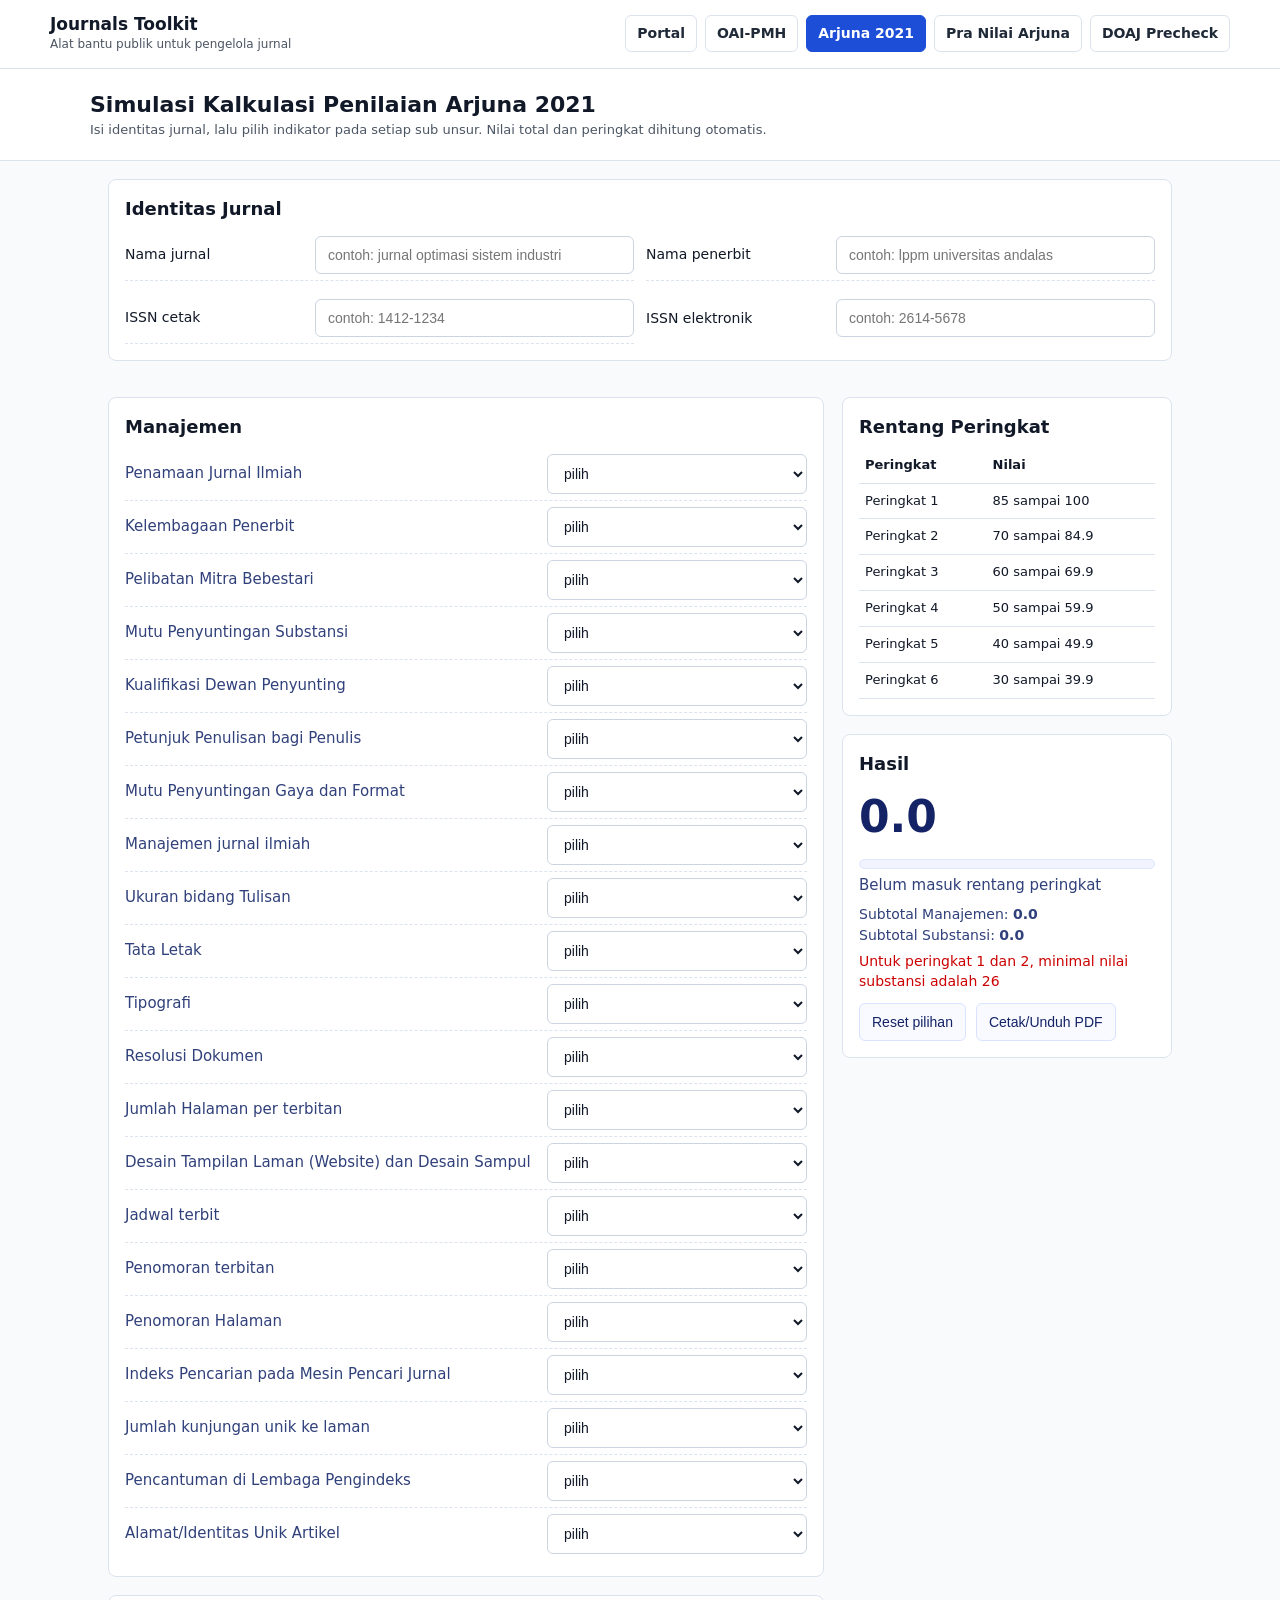
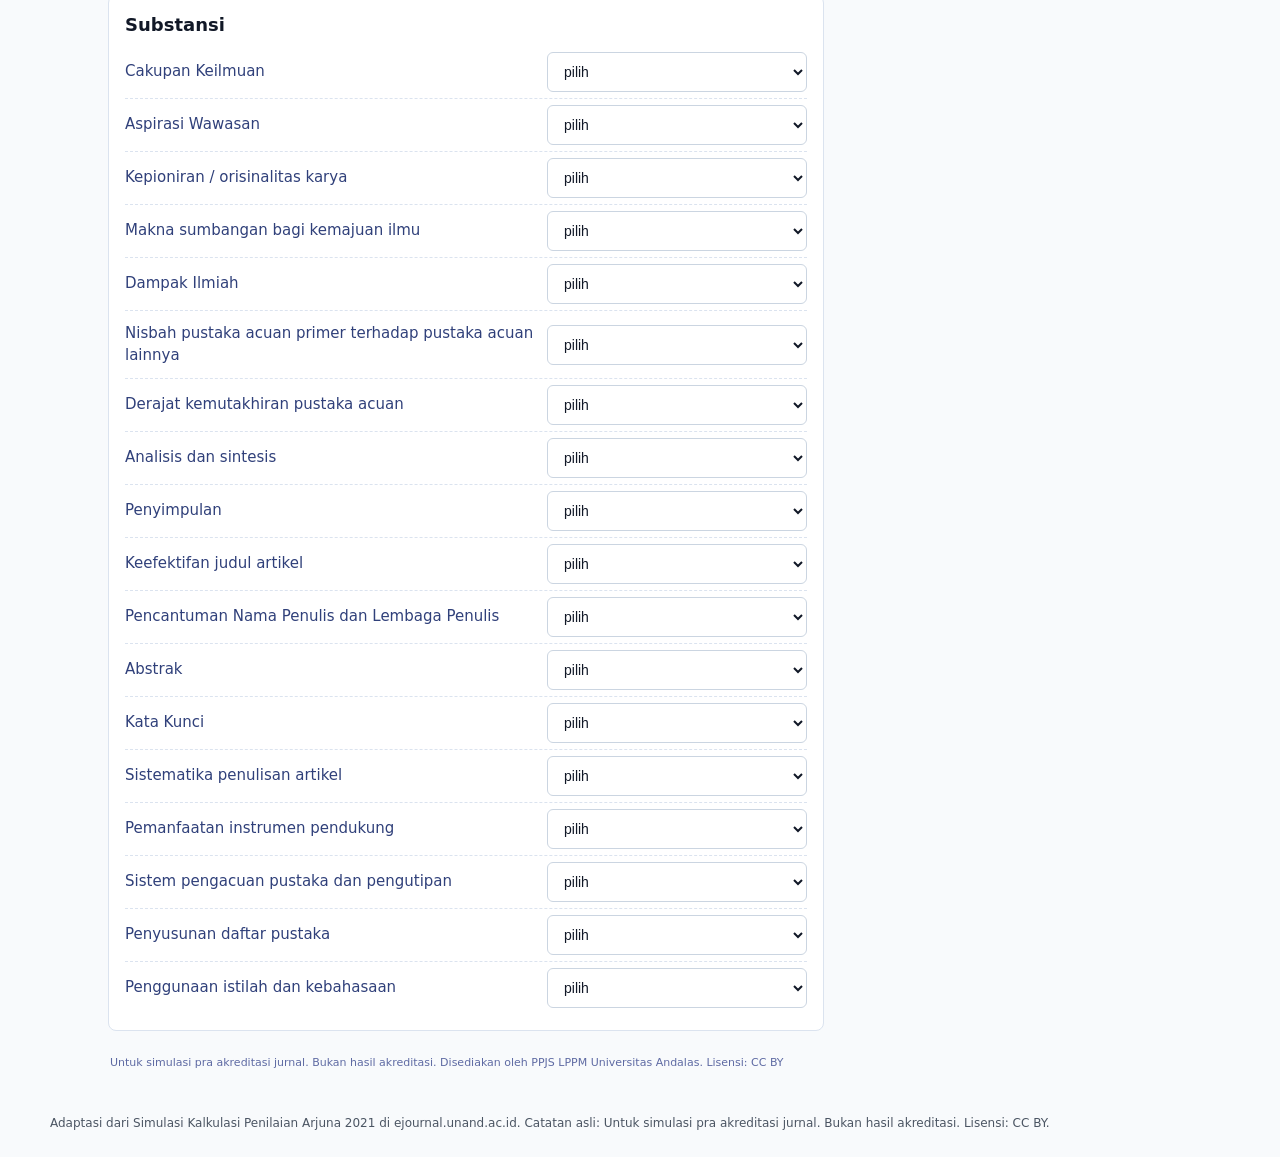
==== docs/arjuna-2021/index.html @ 9db84611 "Create Journals Toolkit GitHub Pages" ====
<!DOCTYPE html>
<html lang="id">
<head>
<meta charset="utf-8">
<meta name="viewport" content="width=device-width, initial-scale=1">
<title>Simulasi Kalkulasi Penilaian Arjuna 2021</title>
<style>
  :root {
    --bg: #f4f7ff;
    --card: #ffffff;
    --muted: #2f3b66;
    --text: #0b0e15;
    --accent: #2343ff;
    --border: #e5e9ff;
  }
  * { box-sizing: border-box; }
  body {
    margin: 0;
    background: var(--bg);
    color: var(--text);
    font-family: ui-sans-serif, system-ui, -apple-system, Segoe UI, Roboto, Helvetica, Arial;
    line-height: 1.45;
  }
  header {
    padding: 20px;
    border-bottom: 1px solid var(--border);
    position: sticky;
    top: 0;
    background: rgba(255,255,255,0.9);
    backdrop-filter: blur(8px);
    z-index: 50;
  }
  .wrap {
    max-width: 1100px;
    margin: 0 auto;
  }
  h1 {
    margin: 0;
    font-size: 22px;
  }
  .sub {
    color: var(--muted);
    font-size: 13px;
  }
  .grid {
    display: grid;
    grid-template-columns: 1fr 330px;
    gap: 18px;
    padding: 18px;
  }
  .card {
    background: var(--card);
    border: 1px solid var(--border);
    border-radius: 14px;
    padding: 16px;
    box-shadow: 0 10px 20px rgba(20,40,140,0.06);
  }
  h2 {
    margin: 0 0 8px 0;
    font-size: 18px;
  }
  h3 {
    margin: 6px 0;
    font-size: 15px;
    color: #30407a;
  
    font-weight: normal;
  }
  .row {
    display: grid;
    grid-template-columns: 1fr 260px;
    gap: 10px;
    align-items: center;
    padding: 6px 0;
    border-bottom: 1px dashed var(--border);
  }
  .row:last-child { border-bottom: 0; }
  .label { font-size: 14px; }
  select, input[type="text"] {
    width: 100%;
    padding: 10px 12px;
    background: #f8faff;
    color: var(--text);
    border: 1px solid #d9e2ff;
    border-radius: 10px;
    font-size: 14px;
  }
  .side .score {
    font-size: 44px;
    font-weight: 800;
    margin: 4px 0;
    color: #142366;
  }
  .side .rank {
    font-size: 15px;
    color: #30407a;
  }
  .meter {
    height: 10px;
    background: #f1f4ff;
    border: 1px solid #e0e7ff;
    border-radius: 999px;
    overflow: hidden;
    margin: 10px 0 6px 0;
  }
  .meter > div {
    height: 100%;
    background: linear-gradient(90deg, #6ea8ff, #2ed573);
    width: 0%;
    transition: width 0.3s ease;
  }
  .btns {
    display: flex;
    gap: 10px;
    margin-top: 12px;
    flex-wrap: wrap;
  }
  button {
    padding: 10px 12px;
    border-radius: 10px;
    border: 1px solid #d9e2ff;
    background: #f8faff;
    color: #142366;
    cursor: pointer;
    font-size: 14px;
  }
  button:hover { background: #eef3ff; }
  .legend table {
    width: 100%;
    border-collapse: collapse;
    font-size: 13px;
  }
  .legend th, .legend td {
    text-align: left;
    padding: 8px 6px;
    border-bottom: 1px solid var(--border);
  }
  .baris-kosong { height: 18px; }
  /* Sticky result card */
  #hasil-card { position: sticky; top: 84px; }

  footer {
    color: #5e6aa3;
    font-size: 11px;
    padding: 6px 20px 20px;
    
  }

  /* Print styles */
  #print-summary { display: none; }
  #pdf-footer { display: none; }
  @media print {
    #id-jurnal { display: none !important; }
    @page { size: A4 landscape; margin: 14mm 12mm 18mm 12mm; }
    header, .grid, footer { display: none !important; }
    #print-summary { display: block !important; }
    body { background: white; color: #111; }
    .print-card {
      border: 0;
      box-shadow: none;
      padding: 0;
    }
    .print-table {
      width: 100%;
      border-collapse: collapse;
      font-size: 12.5px;
    }
    .print-table th, .print-table td {
      border: 1px solid #bbb;
      padding: 6px 8px;
      text-align: left;
      vertical-align: top;
    }
    /* Repeat footer text at bottom of each printed page */
    #pdf-footer {
      display: block !important;
      position: fixed;
      bottom: 0;
      left: 0;
      right: 0;
      font-size: 10px;
      color: #666;
      padding: 4px 12mm;
      
    }
  }
</style>
  <link rel="icon" href="data:image/svg+xml,%3Csvg xmlns='http://www.w3.org/2000/svg' viewBox='0 0 64 64'%3E%3Crect width='64' height='64' rx='10' fill='%231d4ed8'/%3E%3Cpath d='M18 18h28v6H18zm0 11h28v6H18zm0 11h18v6H18z' fill='white'/%3E%3C/svg%3E" />
  <link rel="stylesheet" href="../assets/toolkit.css" />
  
<style>
  :root { --bg:#f8fafc; --card:#ffffff; --muted:#4b5563; --text:#111827; --accent:#1d4ed8; --border:#dbe3ef; }
  body { background: var(--bg); }
  header { position: static; background:#ffffff; border-bottom:1px solid var(--border); }
  .card { border-radius:8px; box-shadow:none; }
  select, input[type="text"] { border-radius:6px; background:#ffffff; border-color:#cbd5e1; }
  button { border-radius:6px; }
</style>

</head>
<body>
<div class="toolkit-topbar">
  <div class="toolkit-topbar-inner">
    <div class="toolkit-brand">
      <strong>Journals Toolkit</strong>
      <span>Alat bantu publik untuk pengelola jurnal</span>
    </div>
    <nav class="toolkit-nav" aria-label="Navigasi aplikasi">
      <a href="../">Portal</a><a href="../oai-pmh/">OAI-PMH</a><a href="../arjuna-2021/" aria-current="page">Arjuna 2021</a><a href="../pra-nilai-arjuna/">Pra Nilai Arjuna</a><a href="../doaj-precheck/">DOAJ Precheck</a>
    </nav>
  </div>
</div>

  <header>
    <div class="wrap">
      <h1>Simulasi Kalkulasi Penilaian Arjuna 2021</h1>
      <div class="sub">Isi identitas jurnal, lalu pilih indikator pada setiap sub unsur. Nilai total dan peringkat dihitung otomatis.</div>
    </div>
  </header>

  <!-- Top form for journal identity -->
  <section id="id-jurnal" class="wrap" style="padding: 18px;">
  <div class="card">
    <h2>Identitas Jurnal</h2>
    <div style="display:grid; grid-template-columns: 1fr 1fr; gap:12px; margin-top:8px;">
      <!-- Row 1 -->
      <div class="row" style="grid-template-columns: 180px 1fr;">
        <label class="label" for="nama-jurnal">Nama jurnal</label>
        <input type="text" id="nama-jurnal" placeholder="contoh: jurnal optimasi sistem industri">
      </div>
      <div class="row" style="grid-template-columns: 180px 1fr;">
        <label class="label" for="penerbit">Nama penerbit</label>
        <input type="text" id="penerbit" placeholder="contoh: lppm universitas andalas">
      </div>
      <!-- Row 2 -->
      <div class="row" style="grid-template-columns: 180px 1fr;">
        <label class="label" for="issn-cetak">ISSN cetak</label>
        <input type="text" id="issn-cetak" placeholder="contoh: 1412-1234">
      </div>
      <div class="row" style="grid-template-columns: 180px 1fr;">
        <label class="label" for="issn-elektronik">ISSN elektronik</label>
        <input type="text" id="issn-elektronik" placeholder="contoh: 2614-5678">
      </div>
    </div>
  </div>
</section>

  <main class="wrap grid">
    <section id="form-area">
      <!-- Groups and sub-unsur will be injected here -->
    </section>
    <aside class="side">
  <div class="card legend">
    <h2>Rentang Peringkat</h2>
    <table>
      <thead>
        <tr><th>Peringkat</th><th>Nilai</th></tr>
      </thead>
      <tbody>
        <tr><td>Peringkat 1</td><td>85 sampai 100</td></tr>
        <tr><td>Peringkat 2</td><td>70 sampai 84.9</td></tr>
        <tr><td>Peringkat 3</td><td>60 sampai 69.9</td></tr>
        <tr><td>Peringkat 4</td><td>50 sampai 59.9</td></tr>
        <tr><td>Peringkat 5</td><td>40 sampai 49.9</td></tr>
        <tr><td>Peringkat 6</td><td>30 sampai 39.9</td></tr>
      </tbody>
    </table>
  </div>
  <div class="baris-kosong"></div>
  <div class="card" id="hasil-card">
    <h2>Hasil</h2>
    <div class="score" id="total-score">0.0</div>
    <div class="meter"><div id="meter-bar"></div></div>
    <div class="rank" id="rank-label">Peringkat belum ditentukan</div>
    <div style="margin-top:8px; font-size:14px; color:#30407a;">
      <div>Subtotal Manajemen: <strong><span id="subtotal-manajemen">0.0</span></strong></div>
      <div>Subtotal Substansi: <strong><span id="subtotal-substansi">0.0</span></strong></div>
<div id="note-subs" style="margin-top:6px; font-size:14px; color:#cc0000; display:none;"></div>
    </div>
    <div class="btns">
      <button id="reset-btn" type="button">Reset pilihan</button>
      <button id="pdf-btn" type="button">Cetak/Unduh PDF</button>
    </div>
  </div>
</aside>
  </main>

  <!-- Print-only summary -->
  <section id="print-summary" class="wrap">
    <div class="print-card">
      <h2>Ringkasan Simulasi Penilaian Arjuna 2021</h2>
      <table class="print-table" style="margin-bottom:10px;">
        <tbody>
          <tr><th style="width:170px;">Nama jurnal</th><td id="p-nama"></td></tr>
          <tr><th>ISSN cetak</th><td id="p-issn-cetak"></td></tr>
          <tr><th>ISSN elektronik</th><td id="p-issn-elektronik"></td></tr>
          <tr><th>Nama penerbit</th><td id="p-penerbit"></td></tr>
          <tr><th>Waktu cetak</th><td id="p-waktu"></td></tr>
          <tr><th>Total nilai</th><td id="p-total"></td></tr>
          <tr><th>Sub total nilai manajemen</th><td id="p-subtotal-manajemen"></td></tr>
          <tr><th>Sub total nilai substansi</th><td id="p-subtotal-substansi"></td></tr>
          <tr><th>Peringkat</th><td id="p-rank"></td></tr>
</tbody>
      </table>
      <table class="print-table" id="print-table">
        <thead>
          <tr>
            <th>Kelompok</th>
            <th>Sub Unsur</th>
            <th>Indikator yang dipilih</th>
            <th>Nilai</th>
          </tr>
        </thead>
        <tbody></tbody>
      </table>
    </div>
  </section>

  <!-- Print footer repeated on each page -->
  <div id="pdf-footer">Untuk simulasi pra akreditasi jurnal. Bukan hasil akreditasi. Disediakan oleh PPJS LPPM Universitas Andalas. Lisensi: CC BY</div>

  <footer class="wrap">
    Untuk simulasi pra akreditasi jurnal. Bukan hasil akreditasi. Disediakan oleh PPJS LPPM Universitas Andalas. Lisensi: CC BY
  </footer>

<script>
const DATA = {"Manajemen": {"Alamat/Identitas Unik Artikel": [{"text": "Memiliki DOI tiap artikel","value": 1.0},{"text": "Memiliki alamat laman yang permanen setiap artikel","value": 0.5},{"text": "Tidak memiliki DOI ataupun alamat laman permanen","value": 0.0}],"Desain Tampilan Laman (Website) dan Desain Sampul": [{"text": "Berciri khas dan informatif","value": 1.0},{"text": "Tidak berciri khas dan tidak informatif","value": 0.0}],"Indeks Pencarian pada Mesin Pencari Jurnal": [{"text": "Berindeks subjek dan berindeks pengarang yang terinci dan mesin pencari berfungsi dengan baik","value": 1.0},{"text": "Berindeks subjek saja atau berindeks pengarang saja dan mesin pencari kurang berfungsi dengan baik","value": 0.5},{"text": "Tidak berindeks atau mesin pencari tidak berfungsi","value": 0.0}],"Jadwal terbit": [{"text": ">80% terbitan sesuai dengan periode yang ditentukan","value": 1.0},{"text": "40-80 % terbitan sesuai dengan periode yang ditentukan","value": 0.5},{"text": "<40% terbitan sesuai dengan periode yang ditentukan","value": 0.0}],"Jumlah Halaman per terbitan": [{"text": ">= 100 halaman","value": 2.0},{"text": "25-99 halaman","value": 1.0},{"text": "<25 halaman","value": 0.0}],"Jumlah kunjungan unik ke laman": [{"text": ">50 kunjungan unik ke laman rerata per hari untuk jurnal yang terbit","value": 3.0},{"text": "10-50 kunjungan unik ke laman rerata per hari untuk jurnal yang terbit","value": 2.0},{"text": "<10 kunjungan unik ke laman rerata per hari untuk jurnal yang terbit","value": 1.0}],"Kelembagaan Penerbit": [{"text": "Organisasi profesi ilmiah bekerjasama dengan perguruan tinggi dan/atau lembaga penelitian dan pengembangan/ Kementerian/Non Kementerian","value": 4.0},{"text": "Organisasi profesi ilmiah atau perguruan tinggi atau lembaga penelitian dan pengembangan","value": 3.0},{"text": "Penerbit selain a dan b","value": 1.0}],"Kualifikasi Dewan Penyunting": [{"text": "Lebih dari 50% (dari total Dewan Penyunting) penyunting berkualifikasi internasional dan berasal dari 4 negara atau lebih","value": 5.0},{"text": "Kurang dari 50% (dari total Dewan Penyunting) penyunting berkualifikasi internasional dan berasal dari 2 hingga 3 negara","value": 3.0},{"text": "Lainnya yang belum berpengalaman menulis artikel di jurnal ilmiah internasional dan berasal dari 2 institusi berbeda","value": 1.0}],"Manajemen jurnal ilmiah": [{"text": "Menggunakan manajemen penyuntingan secara daring penuh","value": 2.0},{"text": "Menggunakan manajemen penyuntingan secara kombinasi antara daring dan surat elektronik","value": 1.0},{"text": "Menggunakan manajemen penyuntingan melalui surat elektronik saja","value": 0.5}],"Mutu Penyuntingan Gaya dan Format": [{"text": "Baik sekali dan sangat konsisten antar terbitan dan antar artikel","value": 2.0},{"text": "Kurang baik dan kurang konsisten antar terbitan dan antar artikel","value": 1.0},{"text": "Tidak baik atau tidak konsisten antar terbitan dan antar artikel","value": 0.0}],"Mutu Penyuntingan Substansi": [{"text": "Baik sekali. Mitra bestari secara ketat menilai naskah, memberikan catatan dan saran perbaikan secara substantif, sehingga mutu isi artikel jurnal terjaga","value": 3.0},{"text": "Baik. Mitra bestari membantu menilai naskah, memberikan catatan, dan saran perbaikan seperlunya","value": 2.0},{"text": "Tidak baik. Mitra bestari tidak nyata dampak kinerjanya atau catatan saran perbaikan hanya masalah bahasa dan layout saja","value": 0.0}],"Pelibatan Mitra Bebestari": [{"text": "Melibatkan mitra bestari berkualifikasi internasional >50% (dari total mitra bestari) dan berasal dari 4 negara atau lebih","value": 6.0},{"text": "Melibatkan mitra bestari berkualifikasi nasional >50% (dari total mitra bestari) dan berasal dari 2 hingga 3 negara","value": 4.0},{"text": "Melibatkan mitra bestari berkualifikasi nasional >50% (dari total mitra bestari) dan berasal dari beberapa institusi dalam negeri","value": 2.0},{"text": "Melibatkan mitra bestari setempat (dari institusi yang sama)","value": 1.0},{"text": "Tidak melibatkan (tidak ada) mitra bestari","value": 0.0}],"Penamaan Jurnal Ilmiah": [{"text": "Spesifik sehingga mencerminkan super spesialisasi atau spesialisasi disiplin ilmu tertentu","value": 2.0},{"text": "Kurang spesifik dan bersifat umum","value": 1.0},{"text": "Tidak spesifik dan/atau memakai nama lembaga/institusi lokal","value": 0.5}],"Pencantuman di Lembaga Pengindeks": [{"text": "Tercantum di lembaga pengindeks internasional bereputasi","value": 8.0},{"text": "Tercantum dalam lembaga pengindeks internasional","value": 6.0},{"text": "Tercantum dalam lembaga pengindeks nasional","value": 4.0}],"Penomoran Halaman": [{"text": "Berurut dalam satu volume","value": 1.0},{"text": "Tidak berurut dalam satu volume","value": 0.0}],"Penomoran terbitan": [{"text": "Baku dan bersistem","value": 1.0},{"text": "Tidak baku tetapi bersistem","value": 0.5},{"text": "Tidak bersistem dan tidak baku","value": 0.0}],"Petunjuk Penulisan bagi Penulis": [{"text": "Terinci, lengkap, dan jelas secara substantif, sistematis dan tersedia contoh atau template","value": 1.0},{"text": "Kurang lengkap dan kurang jelas","value": 0.5},{"text": "Tidak ada","value": 0.0}],"Resolusi Dokumen": [{"text": "Konsisten dan bermutu resolusi tinggi","value": 1.0},{"text": "Tidak konsisten atau berkualitas resolusi rendah","value": 0.5}],"Tata Letak": [{"text": "Konsisten antar artikel dan antar terbitan","value": 1.0},{"text": "Kurang konsisten","value": 0.5},{"text": "Tidak konsisten","value": 0.0}],"Tipografi": [{"text": "Konsisten antar artikel dan antar terbitan","value": 1.0},{"text": "Kurang konsisten","value": 0.5},{"text": "Tidak konsisten","value": 0.0}],"Ukuran bidang Tulisan": [{"text": "Konsisten berukuran A4 (210x297 mm)","value": 1.0},{"text": "Tidak konsisten","value": 0.5}]},"Substansi": {"Abstrak": [{"text": "Abstrak yang jelas dan ringkas dalam Bahasa Inggris dan/atau Bahasa Indonesia","value": 2.0},{"text": "Abstrak kurang jelas dan ringkas dalam Bahasa Inggris dan/atau Bahasa Indonesia","value": 1.0},{"text": "Abstrak tidak jelas dan bahasa tidak baku","value": 0.5}],"Analisis dan sintesis": [{"text": "Sangat baik dan sangat mendalam","value": 5.0},{"text": "Cukup baik dan cukup mendalam","value": 3.0},{"text": "Kurang baik dan kurang mendalam","value": 1.0}],"Aspirasi Wawasan": [{"text": "Distribusi asal penulis lebih dari 5 negara (rerata per tahun)","value": 8.0},{"text": "Distribusi asal penulis dari 3 hingga 5 negara (rerata per tahun)","value": 6.0},{"text": "Distribusi asal penulis dari 2 negara (rerata per tahun)","value": 3.0},{"text": "Distribusi asal penulis dari 1 negara (rerata per tahun)","value": 1.0}],"Cakupan Keilmuan": [{"text": "Semua (100%) artikel sesuai dengan fokus dan skop jurnal","value": 4.0},{"text": "Sebagian artikel kurang sesuai dengan fokus dan skop jurnal","value": 3.0},{"text": "Sebagian besar artikel dari berbagai bidang ilmu tidak sejenis atau bunga rampai","value": 1.0}],"Dampak Ilmiah": [{"text": "Jumlah sitasi 3 tahun terakhir: >30","value": 8.0},{"text": "Jumlah sitasi 3 tahun terakhir: 15-30","value": 6.0},{"text": "Jumlah sitasi 3 tahun terakhir: 8-14","value": 4.0},{"text": "Jumlah sitasi 3 tahun terakhir: 3-7","value": 2.0},{"text": "Jumlah sitasi 3 tahun terakhir: 1-2","value": 1.0}],"Derajat kemutakhiran pustaka acuan": [{"text": "> 80 % dari jumlah daftar rujukan","value": 3.0},{"text": "40-80 % dari jumlah daftar rujukan","value": 2.0},{"text": "< 40 % dari jumlah daftar rujukan","value": 1.0}],"Kata Kunci": [{"text": "Ada, konsisten dan mencerminkan konsep penting dalam artikel","value": 1.0},{"text": "Ada tetapi kurang konsisten atau kurang mencerminkan konsep penting dalam artikel","value": 0.5},{"text": "Tidak ada","value": 0.0}],"Keefektifan judul artikel": [{"text": "Lugas dan informatif","value": 1.0},{"text": "Lugas tetapi kurang informatif atau sebaliknya","value": 0.5},{"text": "Tidak lugas dan tidak informatif","value": 0.0}],"Kepioniran / orisinalitas karya": [{"text": "Memuat artikel yang berisi karya orisinal dan mempunyai kebaruan/memberikan kontribusi ilmiah sangat tinggi","value": 6.0},{"text": "Memuat artikel yang berisi karya orisinal dan mempunyai kebaruan/memberikan kontribusi ilmiah tinggi","value": 4.0},{"text": "Memuat artikel yang berisi karya orisinal dan mempunyai kebaruan/memberikan kontribusi ilmiah cukup","value": 2.0},{"text": "Memuat artikel yang berisi karya tidak orisinal dan/atau tidak mempunyai kebaruan/memberikan kontribusi ilmiah","value": 0.5}],"Makna sumbangan bagi kemajuan ilmu": [{"text": "Sangat nyata","value": 1.0},{"text": "Nyata","value": 0.5},{"text": "Kurang nyata","value": 0.0}],"Nisbah pustaka acuan primer terhadap pustaka acuan lainnya": [{"text": "> 80 % dari jumlah daftar rujukan","value": 3.0},{"text": "40-80 % dari jumlah daftar rujukan","value": 2.0},{"text": "< 40 % dari jumlah daftar rujukan","value": 1.0}],"Pemanfaatan instrumen pendukung": [{"text": "Informatif dan komplementer","value": 1.0},{"text": "Kurang informatif atau komplementer","value": 0.5},{"text": "Tidak termanfaatkan","value": 1.0}],"Pencantuman Nama Penulis dan Lembaga Penulis": [{"text": "Lengkap dan konsisten","value": 1.0},{"text": "Lengkap tetapi tidak konsisten","value": 0.5},{"text": "Tidak lengkap dan tidak konsisten","value": 0.0}],"Penggunaan istilah dan kebahasaan": [{"text": "Berbahasa Indonesia atau berbahasa resmi PBB yang baik dan benar","value": 2.0},{"text": "Berbahasa Indonesia atau berbahasa resmi PBB yang cukup baik dan benar","value": 1.0},{"text": "Berbahasa yang buruk","value": 0.0}],"Penyimpulan": [{"text": "Sangat baik","value": 3.0},{"text": "Baik","value": 2.0},{"text": "Cukup","value": 1.0}],"Penyusunan daftar pustaka": [{"text": "Baku dan konsisten, dan menyarankan menggunakan aplikasi pengutipan standar","value": 1.0},{"text": "Baku dan konsisten, tetapi tidak menyarankan menggunakan aplikasi pengutipan standar","value": 0.5},{"text": "Tidak baku dan tidak konsisten","value": 0.0}],"Sistem pengacuan pustaka dan pengutipan": [{"text": "Baku dan konsisten, dan menyarankan menggunakan aplikasi pengutipan standar","value": 1.0},{"text": "Baku dan konsisten, tetapi tidak menyarankan menggunakan aplikasi pengutipan standar","value": 0.5},{"text": "Tidak baku dan tidak konsisten","value": 0.0}],"Sistematika penulisan artikel": [{"text": "Lengkap dan bersistem baik","value": 1.0},{"text": "Lengkap tetapi tidak bersistem baik","value": 0.5},{"text": "Kurang lengkap dan tidak bersistem","value": 0.0}]}};
const ORDER = {"Manajemen": ["Penamaan Jurnal Ilmiah", "Kelembagaan Penerbit", "Penyuntingan dan Manajemen Jurnal", "Pelibatan Mitra Bebestari", "Mutu Penyuntingan Substansi", "Kualifikasi Dewan Penyunting", "Petunjuk Penulisan bagi Penulis", "Mutu Penyuntingan Gaya dan Format", "Manajemen jurnal ilmiah", "Substansi Artikel", "Ukuran bidang Tulisan", "Tata Letak", "Tipografi", "Resolusi Dokumen", "Jumlah Halaman per terbitan", "Desain Tampilan Laman (Website) dan Desain Sampul", "Keberkalaan", "Jadwal terbit", "Penomoran terbitan", "Penomoran Halaman", "Indeks Pencarian pada Mesin Pencari Jurnal", "Penyebarluasan", "Jumlah kunjungan unik ke laman", "Pencantuman di Lembaga Pengindeks", "Alamat/Identitas Unik Artikel"], "Substansi": ["Cakupan Keilmuan", "Aspirasi Wawasan", "Kepioniran / orisinalitas karya", "Makna sumbangan bagi kemajuan ilmu", "Dampak Ilmiah", "Nisbah pustaka acuan primer terhadap pustaka acuan lainnya", "Derajat kemutakhiran pustaka acuan", "Analisis dan sintesis", "Penyimpulan", "Gaya Penulisan", "Keefektifan judul artikel", "Pencantuman Nama Penulis dan Lembaga Penulis", "Abstrak", "Kata Kunci", "Sistematika penulisan artikel", "Pemanfaatan instrumen pendukung", "Sistem pengacuan pustaka dan pengutipan", "Penyusunan daftar pustaka", "Penggunaan istilah dan kebahasaan", "Penampilan"]};
const GROUP_ORDER = ["Manajemen", "Substansi"];

function createOption(text, value) {
  const opt = document.createElement('option');
  opt.value = value;
  opt.textContent = `${text} [${value}]`;
  return opt;
}

function slugify(s) {
  return s.toLowerCase().replace(/[^a-z0-9]+/g, '-').replace(/(^-|-$)/g, '');
}

function makeSubCard(groupCard, subName, items) {
  const row = document.createElement('div');
  row.className = 'row';

  const title = document.createElement('h3');
  title.textContent = subName;
  row.appendChild(title);

  const select = document.createElement('select');
  select.id = `sel-${slugify(subName)}`;

  const def = document.createElement('option');
  def.value = '0';
  def.textContent = 'pilih';
  select.appendChild(def);

  const seen = new Set();
  items.forEach(it => {
    const key = `${it.text}|${it.value}`;
    if (seen.has(key)) return;
    seen.add(key);
    select.appendChild(createOption(it.text, it.value));
  });

  select.addEventListener('change', updateTotals);
  row.appendChild(select);

  groupCard.appendChild(row);
}

function buildUI() {
  const formArea = document.getElementById('form-area');
  formArea.innerHTML = '';

  const groups = GROUP_ORDER.filter(g => DATA[g]).length ? GROUP_ORDER.filter(g => DATA[g]) : Object.keys(DATA);

  groups.forEach((groupName, idx) => {
    const groupCard = document.createElement('div');
    groupCard.className = 'card';
    const h2 = document.createElement('h2');
    h2.textContent = groupName;
    groupCard.appendChild(h2);

    const subunsurs = (ORDER[groupName] || Object.keys(DATA[groupName] || {})).filter(n => (DATA[groupName]||{})[n]);
    subunsurs.forEach(subName => {
      const items = DATA[groupName][subName] || [];
      makeSubCard(groupCard, subName, items);

      const rows = groupCard.querySelectorAll('.row');
      const lastRow = rows[rows.length - 1];
      const sel = lastRow.querySelector('select');
      if (sel) {
        sel.dataset.group = groupName;
        sel.dataset.subunsur = subName;
      }
    });

    formArea.appendChild(groupCard);

    if (groupName === 'Manajemen' && groups[idx + 1] === 'Substansi') {
      const spacer = document.createElement('div');
      spacer.className = 'baris-kosong';
      formArea.appendChild(spacer);
    }
  });
}

function calcRank(total) {
  if (total >= 85) return 'Peringkat 1 (Satu)';
  if (total >= 70 && total < 85) return 'Peringkat 2 (Dua)';
  if (total >= 60 && total < 70) return 'Peringkat 3 (Tiga)';
  if (total >= 50 && total < 60) return 'Peringkat 4 (Empat)';
  if (total >= 40 && total < 50) return 'Peringkat 5 (Lima)';
  if (total >= 30 && total < 40) return 'Peringkat 6 (Enam)';
  return 'Belum masuk rentang peringkat';
}

function collectChoices() {
  const out = [];
  const cards = document.querySelectorAll('#form-area .card');
  cards.forEach(card => {
    const group = card.querySelector('h2')?.textContent || '';
    const rows = card.querySelectorAll('.row');
    rows.forEach(r => {
      const sub = r.querySelector('h3')?.textContent || '';
      const sel = r.querySelector('select');
      const nilai = sel ? parseFloat(sel.value || '0') : 0;
      const rawText = sel ? sel.options[sel.selectedIndex]?.text || '' : '';
      const teks = rawText.replace(/\s*\[[^\]]*\]\s*$/, '');
      out.push({ kelompok: group, sub_unsur: sub, nilai, teks });
    });
  });
  return out;
}

function updateTotals() {
  const selects = document.querySelectorAll('select');
  let total = 0;
  let man = 0;
  let sub = 0;

  selects.forEach(s => {
    const v = parseFloat(s.value || '0');
    if (!isNaN(v)) {
      total += v;
      const g = s.dataset.group || '';
      if (g === 'Manajemen') man += v;
      if (g === 'Substansi') sub += v;
    }
  });

  document.getElementById('total-score').textContent = total.toFixed(1);
  document.getElementById('rank-label').textContent = calcRank(total);
  const meter = Math.max(0, Math.min(100, total));
  document.getElementById('meter-bar').style.width = meter + '%';

  const manEl = document.getElementById('subtotal-manajemen');
  const subEl = document.getElementById('subtotal-substansi');
  if (manEl) manEl.textContent = man.toFixed(1);
  if (subEl) subEl.textContent = sub.toFixed(1);

  const note = document.getElementById('note-subs');
  if (note) {
    if (sub <= 26) {
      note.textContent = "Untuk peringkat 1 dan 2, minimal nilai substansi adalah 26";
      note.style.display = 'block';
    } else {
      note.textContent = "";
      note.style.display = 'none';
    }
  }
}

function resetForm() {
  document.querySelectorAll('select').forEach(s => s.value = '0');
  updateTotals();
}

function exportChoices() {
  const out = {
    meta: {
      nama_jurnal: document.getElementById('nama-jurnal').value || '',
      issn_cetak: document.getElementById('issn-cetak').value || '',
      issn_elektronik: document.getElementById('issn-elektronik').value || '',
      penerbit: document.getElementById('penerbit').value || ''
    },
    total: parseFloat(document.getElementById('total-score').textContent),
    rank: document.getElementById('rank-label').textContent,
    choices: collectChoices()
  };
  const blob = new Blob([JSON.stringify(out, null, 2)], {type: 'application/json'});
  const url = URL.createObjectURL(blob);
  const a = document.createElement('a');
  a.href = url;
  a.download = 'pilihan_arjuna_2021.json';
  document.body.appendChild(a);
  a.click();
  URL.revokeObjectURL(url);
  a.remove();
}

function buildPrintSummary() {
  const nama = document.getElementById('nama-jurnal').value || '';
  const ic = document.getElementById('issn-cetak').value || '';
  const ie = document.getElementById('issn-elektronik').value || '';
  const pub = document.getElementById('penerbit').value || '';

  document.getElementById('p-nama').textContent = nama;
  document.getElementById('p-issn-cetak').textContent = ic;
  document.getElementById('p-issn-elektronik').textContent = ie;
  document.getElementById('p-penerbit').textContent = pub;
  document.getElementById('p-waktu').textContent = new Date().toLocaleString('id-ID');
  document.getElementById('p-total').textContent = document.getElementById('total-score').textContent;
  document.getElementById('p-rank').textContent = document.getElementById('rank-label').textContent;
  // subtotals
  const pm = document.getElementById('subtotal-manajemen')?.textContent || '0.0';
  const ps = document.getElementById('subtotal-substansi')?.textContent || '0.0';
  const psm = document.getElementById('p-subtotal-manajemen');
  const pss = document.getElementById('p-subtotal-substansi');
  if (psm) psm.textContent = pm;
  if (pss) pss.textContent = ps;

  const rows = collectChoices();
  const tbody = document.querySelector('#print-table tbody');
  tbody.innerHTML = '';
  rows.forEach(r => {
    const tr = document.createElement('tr');
    tr.innerHTML = `<td>${r.kelompok}</td><td>${r.sub_unsur}</td><td>${r.teks || '-'}</td><td>${isNaN(r.nilai) ? 0 : r.nilai}</td>`;
    tbody.appendChild(tr);
  });
}

function printPDF() {
  buildPrintSummary();
  window.print();
}

document.addEventListener('DOMContentLoaded', () => {
  buildUI();
  updateTotals();
  document.getElementById('reset-btn').addEventListener('click', resetForm);
  var exBtn=document.getElementById('export-btn'); if(exBtn){ exBtn.addEventListener('click', exportChoices); }
  document.getElementById('pdf-btn').addEventListener('click', printPDF);
});
</script>

<div class="toolkit-attribution">Adaptasi dari Simulasi Kalkulasi Penilaian Arjuna 2021 di ejournal.unand.ac.id. Catatan asli: Untuk simulasi pra akreditasi jurnal. Bukan hasil akreditasi. Lisensi: CC BY.</div>
</body>
</html>
---- docs/assets/toolkit.css ----
:root {
  color-scheme: light;
  --toolkit-bg: #f8fafc;
  --toolkit-panel: #ffffff;
  --toolkit-text: #111827;
  --toolkit-muted: #4b5563;
  --toolkit-line: #dbe3ef;
  --toolkit-soft: #eef2f7;
  --toolkit-primary: #1d4ed8;
  --toolkit-primary-dark: #1e40af;
  --toolkit-danger: #b91c1c;
  --toolkit-warning: #b45309;
  --toolkit-good: #047857;
}

.toolkit-topbar {
  border-bottom: 1px solid var(--toolkit-line);
  background: #ffffff;
  color: var(--toolkit-text);
  font-family: Inter, ui-sans-serif, system-ui, -apple-system, BlinkMacSystemFont, "Segoe UI", sans-serif;
}

.toolkit-topbar-inner {
  width: min(1180px, calc(100% - 32px));
  margin: 0 auto;
  display: flex;
  align-items: center;
  justify-content: space-between;
  gap: 18px;
  padding: 14px 0;
}

.toolkit-brand {
  display: flex;
  flex-direction: column;
  gap: 2px;
  min-width: 230px;
}

.toolkit-brand strong {
  font-size: 17px;
  line-height: 1.2;
}

.toolkit-brand span {
  color: var(--toolkit-muted);
  font-size: 12px;
}

.toolkit-nav {
  display: flex;
  flex-wrap: wrap;
  justify-content: flex-end;
  gap: 8px;
}

.toolkit-nav a {
  border: 1px solid var(--toolkit-line);
  border-radius: 6px;
  background: #ffffff;
  color: #1f2937;
  font-size: 14px;
  font-weight: 700;
  line-height: 1.2;
  padding: 9px 11px;
  text-decoration: none;
}

.toolkit-nav a:hover,
.toolkit-nav a[aria-current="page"] {
  border-color: var(--toolkit-primary);
  background: var(--toolkit-primary);
  color: #ffffff;
  text-decoration: none;
}

.toolkit-page {
  margin: 0;
  background: var(--toolkit-bg);
  color: var(--toolkit-text);
  font-family: Inter, ui-sans-serif, system-ui, -apple-system, BlinkMacSystemFont, "Segoe UI", sans-serif;
  line-height: 1.5;
}

.toolkit-portal {
  width: min(1180px, calc(100% - 32px));
  margin: 0 auto;
  padding: 48px 0;
}

.toolkit-hero h1 {
  margin: 0;
  font-size: clamp(34px, 5vw, 54px);
  line-height: 1.05;
  letter-spacing: 0;
}

.toolkit-hero p {
  max-width: 900px;
  margin: 18px 0 0;
  color: var(--toolkit-muted);
  font-size: 18px;
}

.toolkit-card-grid {
  display: grid;
  grid-template-columns: repeat(2, minmax(0, 1fr));
  gap: 16px;
  margin-top: 28px;
}

.toolkit-card {
  border: 1px solid var(--toolkit-line);
  border-radius: 8px;
  background: var(--toolkit-panel);
  padding: 20px;
}

.toolkit-card h2 {
  margin: 0 0 10px;
  color: var(--toolkit-text);
  font-size: 22px;
}

.toolkit-card p {
  margin: 0 0 16px;
  color: var(--toolkit-muted);
}

.toolkit-card a {
  display: inline-block;
  border: 1px solid var(--toolkit-primary);
  border-radius: 6px;
  background: var(--toolkit-primary);
  color: #ffffff;
  font-weight: 700;
  padding: 10px 14px;
  text-decoration: none;
}

.toolkit-attribution {
  width: min(1180px, calc(100% - 32px));
  margin: 24px auto;
  color: var(--toolkit-muted);
  font-size: 12px;
}

@media (max-width: 860px) {
  .toolkit-topbar-inner {
    align-items: flex-start;
    flex-direction: column;
  }

  .toolkit-nav {
    justify-content: flex-start;
  }

  .toolkit-card-grid {
    grid-template-columns: 1fr;
  }
}
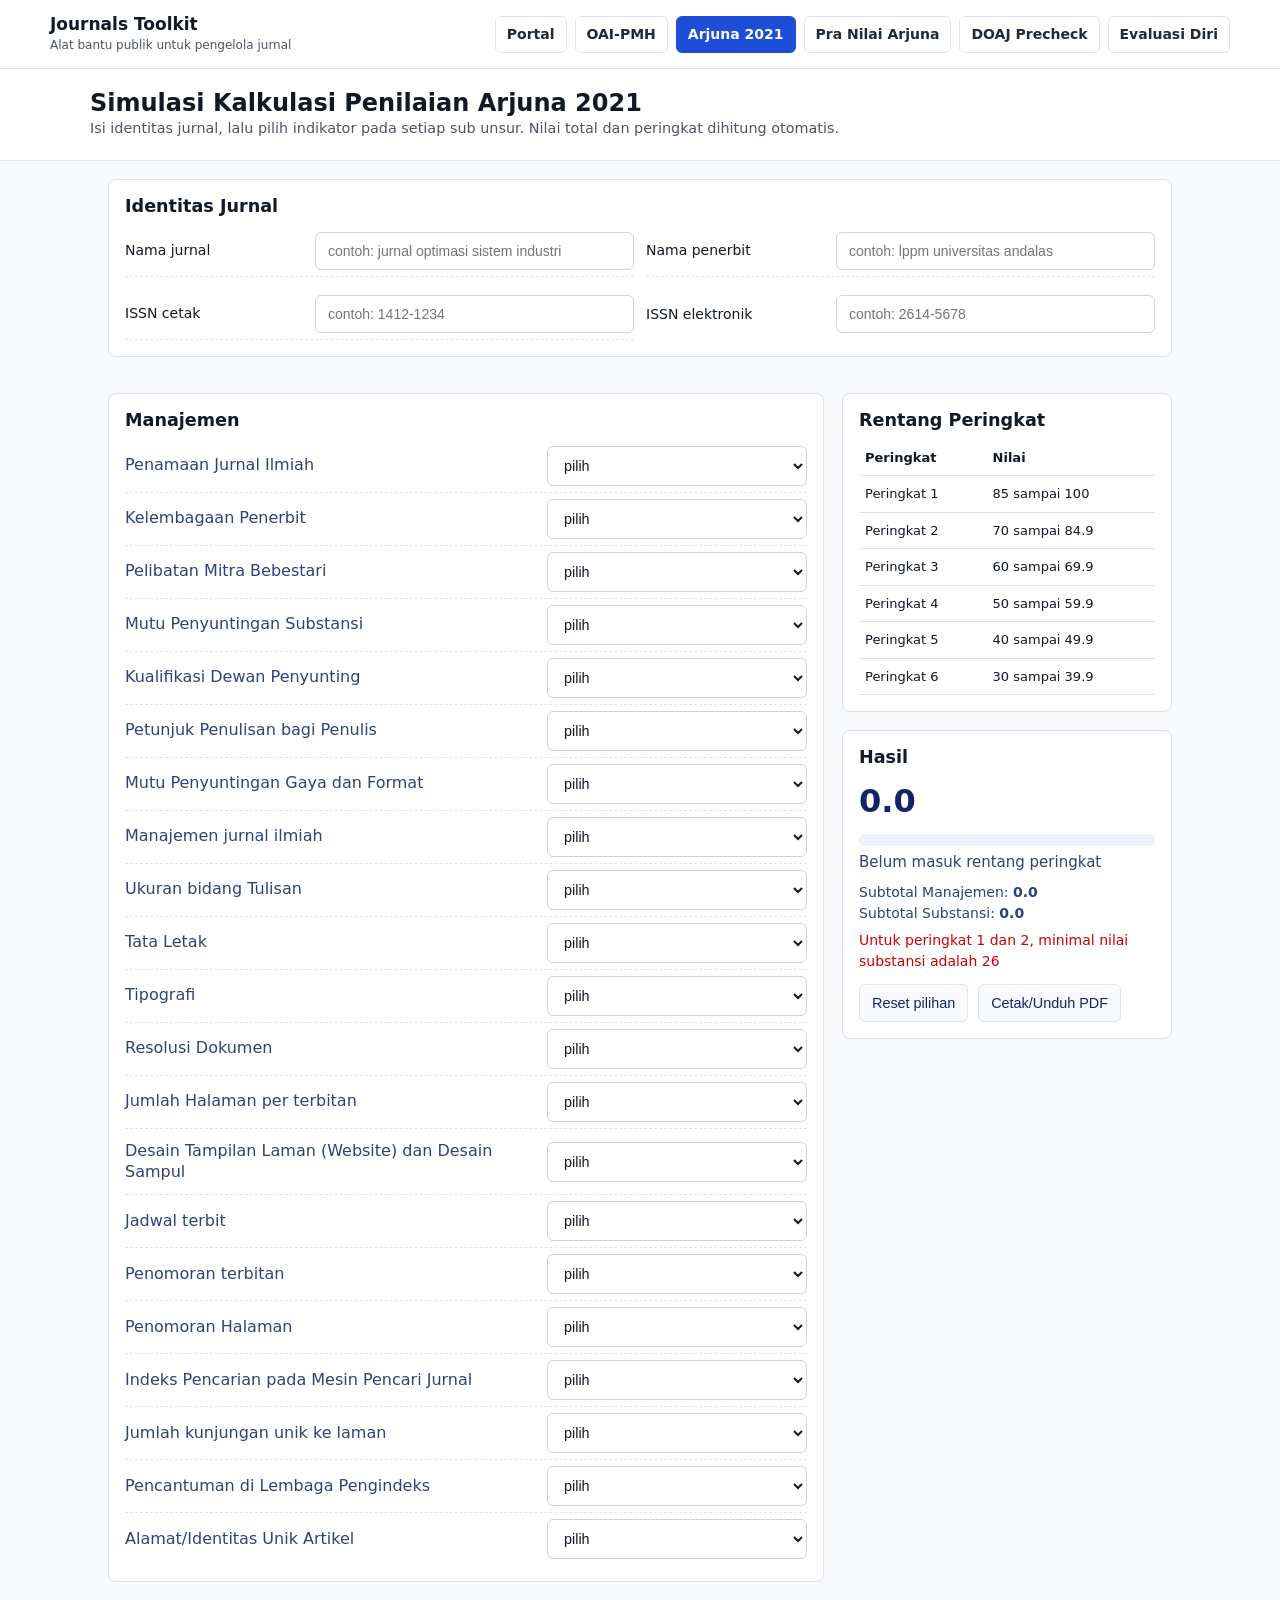
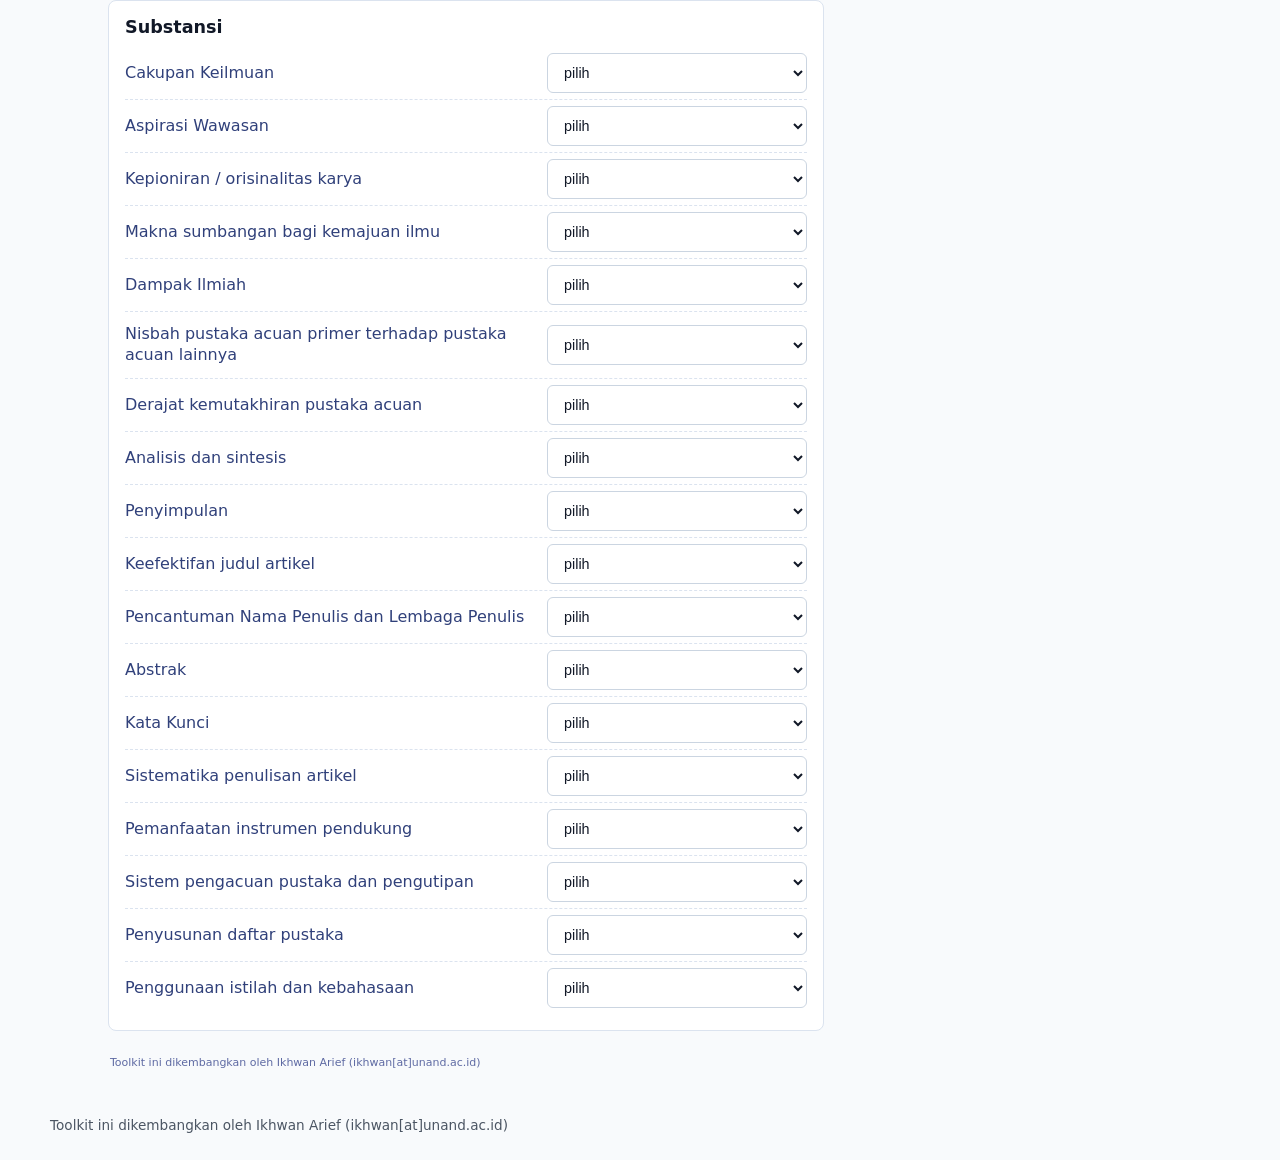
==== commit 54cf273e: "Add evaluation self-assessment tool" ====
--- a/docs/arjuna-2021/index.html
+++ b/docs/arjuna-2021/index.html
@@ -197,6 +197,21 @@
   button { border-radius:6px; }
 </style>
 
+
+<style id="toolkit-font-override">
+  body { font-size:16px; line-height:1.5; }
+  h1 { font-size:1.5rem; line-height:1.2; letter-spacing:0; }
+  h2 { font-size:1.1rem; line-height:1.25; }
+  h3 { font-size:1rem; line-height:1.3; }
+  p, li, label, input, button, select, textarea, table { font-size:0.9rem; }
+  .subtitle, .intro-copy, .sub, .muted, .question-help, .panel p, .scale-panel p, .side-panel p, .question-section > p, .result-block > p { font-size:0.9rem; }
+  .badge, .hint, .field label, .summary-item span, .copy-status, .toolkit-attribution { font-size:0.85rem; }
+  .toolkit-hero h1, .empty-state h2 { font-size:1.5rem; line-height:1.2; }
+  .toolkit-hero p, .toolkit-card p { font-size:0.9rem; }
+  .toolkit-card h2 { font-size:1.1rem; }
+  .side .score, .score-circle strong { font-size:2rem; }
+</style>
+
 </head>
 <body>
 <div class="toolkit-topbar">
@@ -206,12 +221,12 @@
       <span>Alat bantu publik untuk pengelola jurnal</span>
     </div>
     <nav class="toolkit-nav" aria-label="Navigasi aplikasi">
-      <a href="../">Portal</a><a href="../oai-pmh/">OAI-PMH</a><a href="../arjuna-2021/" aria-current="page">Arjuna 2021</a><a href="../pra-nilai-arjuna/">Pra Nilai Arjuna</a><a href="../doaj-precheck/">DOAJ Precheck</a>
+      <a href="../">Portal</a><a href="../oai-pmh/">OAI-PMH</a><a href="../arjuna-2021/" aria-current="page">Arjuna 2021</a><a href="../pra-nilai-arjuna/">Pra Nilai Arjuna</a><a href="../doaj-precheck/">DOAJ Precheck</a><a href="../evaluasi-diri-jurnal/">Evaluasi Diri</a>
     </nav>
   </div>
 </div>
 
-  <header>
+<header>
     <div class="wrap">
       <h1>Simulasi Kalkulasi Penilaian Arjuna 2021</h1>
       <div class="sub">Isi identitas jurnal, lalu pilih indikator pada setiap sub unsur. Nilai total dan peringkat dihitung otomatis.</div>
@@ -317,10 +332,10 @@
   </section>
 
   <!-- Print footer repeated on each page -->
-  <div id="pdf-footer">Untuk simulasi pra akreditasi jurnal. Bukan hasil akreditasi. Disediakan oleh PPJS LPPM Universitas Andalas. Lisensi: CC BY</div>
+  <div id="pdf-footer">Toolkit ini dikembangkan oleh Ikhwan Arief (ikhwan[at]unand.ac.id)</div>
 
   <footer class="wrap">
-    Untuk simulasi pra akreditasi jurnal. Bukan hasil akreditasi. Disediakan oleh PPJS LPPM Universitas Andalas. Lisensi: CC BY
+    Toolkit ini dikembangkan oleh Ikhwan Arief (ikhwan[at]unand.ac.id)
   </footer>
 
 <script>
@@ -544,7 +559,6 @@
   document.getElementById('pdf-btn').addEventListener('click', printPDF);
 });
 </script>
-
-<div class="toolkit-attribution">Adaptasi dari Simulasi Kalkulasi Penilaian Arjuna 2021 di ejournal.unand.ac.id. Catatan asli: Untuk simulasi pra akreditasi jurnal. Bukan hasil akreditasi. Lisensi: CC BY.</div>
+<div class="toolkit-attribution">Toolkit ini dikembangkan oleh Ikhwan Arief (ikhwan[at]unand.ac.id)</div>
 </body>
 </html>
--- a/docs/assets/toolkit.css
+++ b/docs/assets/toolkit.css
@@ -79,27 +79,28 @@
   background: var(--toolkit-bg);
   color: var(--toolkit-text);
   font-family: Inter, ui-sans-serif, system-ui, -apple-system, BlinkMacSystemFont, "Segoe UI", sans-serif;
+  font-size: 16px;
   line-height: 1.5;
 }
 
 .toolkit-portal {
   width: min(1180px, calc(100% - 32px));
   margin: 0 auto;
-  padding: 48px 0;
+  padding: 24px 0 48px;
 }
 
 .toolkit-hero h1 {
   margin: 0;
-  font-size: clamp(34px, 5vw, 54px);
-  line-height: 1.05;
+  font-size: 1.5rem;
+  line-height: 1.2;
   letter-spacing: 0;
 }
 
 .toolkit-hero p {
   max-width: 900px;
-  margin: 18px 0 0;
+  margin: 0.35rem 0 0;
   color: var(--toolkit-muted);
-  font-size: 18px;
+  font-size: 0.9rem;
 }
 
 .toolkit-card-grid {
@@ -119,12 +120,13 @@
 .toolkit-card h2 {
   margin: 0 0 10px;
   color: var(--toolkit-text);
-  font-size: 22px;
+  font-size: 1.1rem;
 }
 
 .toolkit-card p {
   margin: 0 0 16px;
   color: var(--toolkit-muted);
+  font-size: 0.9rem;
 }
 
 .toolkit-card a {
@@ -142,7 +144,7 @@
   width: min(1180px, calc(100% - 32px));
   margin: 24px auto;
   color: var(--toolkit-muted);
-  font-size: 12px;
+  font-size: 0.85rem;
 }
 
 @media (max-width: 860px) {
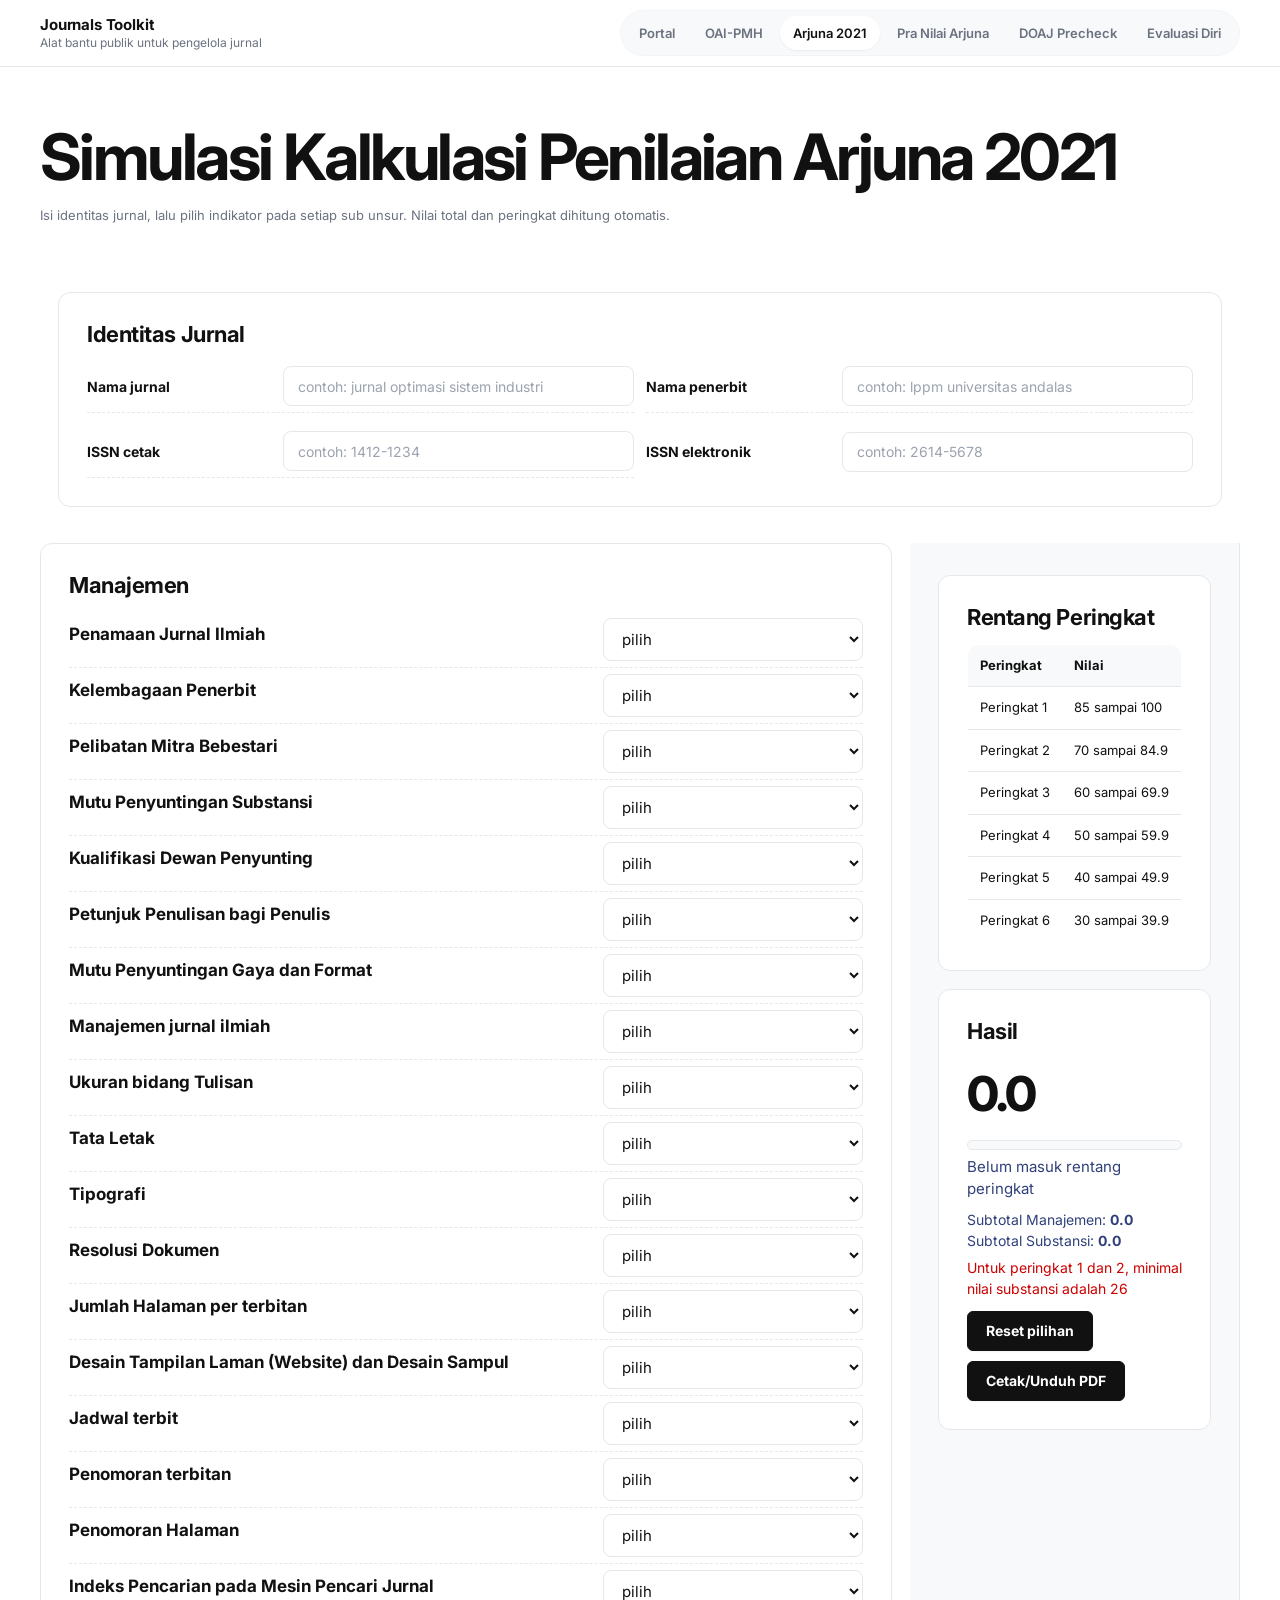
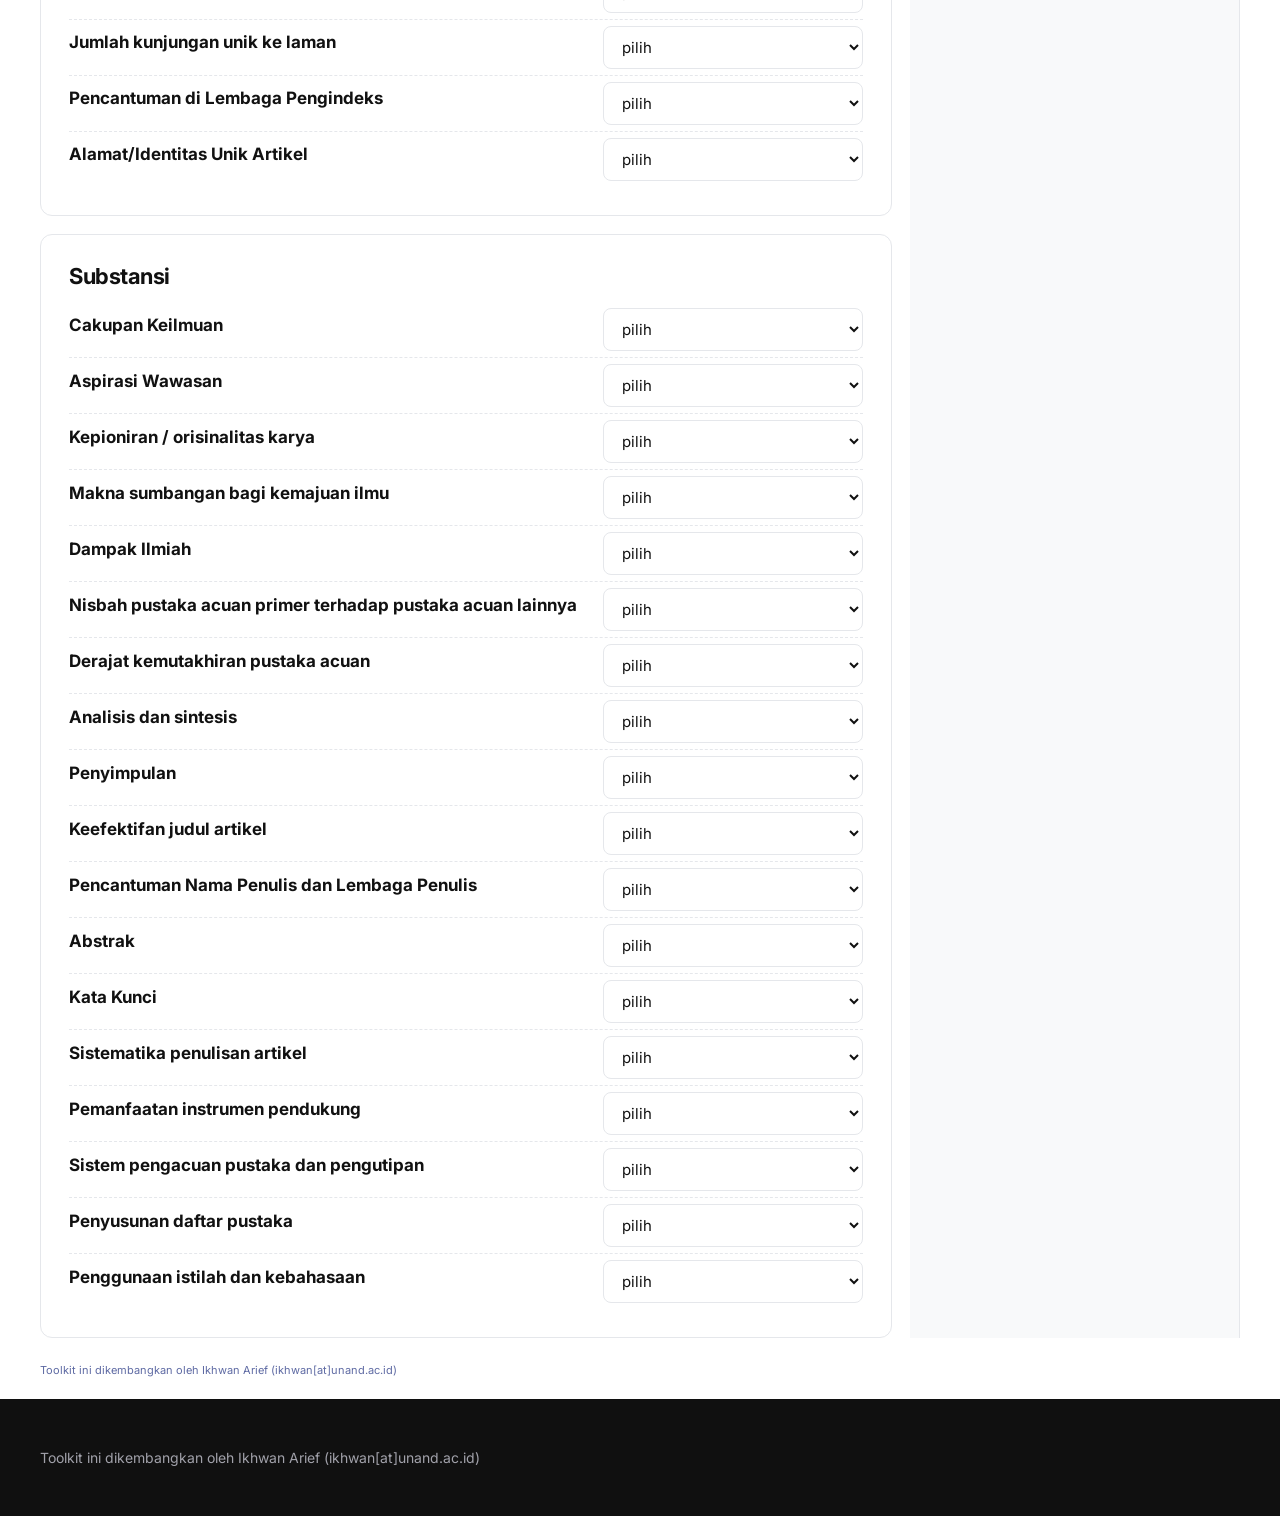
==== commit 5cd32bd3: "Apply Cal.com inspired toolkit redesign" ====
--- a/docs/arjuna-2021/index.html
+++ b/docs/arjuna-2021/index.html
@@ -10,7 +10,7 @@
     --card: #ffffff;
     --muted: #2f3b66;
     --text: #0b0e15;
-    --accent: #2343ff;
+    --accent: #111111;
     --border: #e5e9ff;
   }
   * { box-sizing: border-box; }
@@ -185,11 +185,14 @@
     }
   }
 </style>
-  <link rel="icon" href="data:image/svg+xml,%3Csvg xmlns='http://www.w3.org/2000/svg' viewBox='0 0 64 64'%3E%3Crect width='64' height='64' rx='10' fill='%231d4ed8'/%3E%3Cpath d='M18 18h28v6H18zm0 11h28v6H18zm0 11h18v6H18z' fill='white'/%3E%3C/svg%3E" />
-  <link rel="stylesheet" href="../assets/toolkit.css" />
+  <link rel="icon" href="data:image/svg+xml,%3Csvg xmlns='http://www.w3.org/2000/svg' viewBox='0 0 64 64'%3E%3Crect width='64' height='64' rx='10' fill='%23111111'/%3E%3Cpath d='M18 18h28v6H18zm0 11h28v6H18zm0 11h18v6H18z' fill='white'/%3E%3C/svg%3E" />
+    <link rel="preconnect" href="https://fonts.googleapis.com" />
+  <link rel="preconnect" href="https://fonts.gstatic.com" crossorigin />
+  <link href="https://fonts.googleapis.com/css2?family=Inter:wght@300;400;500;600;700;800&display=swap" rel="stylesheet" />
+<link rel="stylesheet" href="../assets/toolkit.css" />
   
 <style>
-  :root { --bg:#f8fafc; --card:#ffffff; --muted:#4b5563; --text:#111827; --accent:#1d4ed8; --border:#dbe3ef; }
+  :root { --bg:#ffffff; --card:#ffffff; --muted:#6b7280; --text:#111111; --accent:#111111; --border:#e5e7eb; }
   body { background: var(--bg); }
   header { position: static; background:#ffffff; border-bottom:1px solid var(--border); }
   .card { border-radius:8px; box-shadow:none; }
@@ -198,18 +201,36 @@
 </style>
 
 
-<style id="toolkit-font-override">
-  body { font-size:16px; line-height:1.5; }
-  h1 { font-size:1.5rem; line-height:1.2; letter-spacing:0; }
-  h2 { font-size:1.1rem; line-height:1.25; }
-  h3 { font-size:1rem; line-height:1.3; }
-  p, li, label, input, button, select, textarea, table { font-size:0.9rem; }
-  .subtitle, .intro-copy, .sub, .muted, .question-help, .panel p, .scale-panel p, .side-panel p, .question-section > p, .result-block > p { font-size:0.9rem; }
-  .badge, .hint, .field label, .summary-item span, .copy-status, .toolkit-attribution { font-size:0.85rem; }
-  .toolkit-hero h1, .empty-state h2 { font-size:1.5rem; line-height:1.2; }
-  .toolkit-hero p, .toolkit-card p { font-size:0.9rem; }
-  .toolkit-card h2 { font-size:1.1rem; }
-  .side .score, .score-circle strong { font-size:2rem; }
+
+<style id="toolkit-cal-overrides">
+  :root {
+    --bg: var(--toolkit-canvas);
+    --bg-alt: var(--toolkit-canvas);
+    --panel: var(--toolkit-canvas);
+    --panel-soft: var(--toolkit-surface-card);
+    --card: var(--toolkit-canvas);
+    --ink: var(--toolkit-ink);
+    --text: var(--toolkit-ink);
+    --text-main: var(--toolkit-ink);
+    --text-muted: var(--toolkit-muted);
+    --muted: var(--toolkit-muted);
+    --accent: var(--toolkit-primary);
+    --accent-dark: var(--toolkit-primary-active);
+    --accent-soft: var(--toolkit-surface-card);
+    --border: var(--toolkit-line);
+    --line: var(--toolkit-line);
+    --radius: var(--toolkit-radius-md);
+    --shadow: none;
+  }
+  body { background: var(--toolkit-canvas) !important; color: var(--toolkit-ink) !important; font-family: var(--toolkit-font) !important; }
+  .toolkit-topbar + .layout { min-height: calc(100vh - 65px); }
+  .toolkit-topbar + .wrap,
+  .toolkit-topbar + .wrapper,
+  .toolkit-topbar + .page { padding-top: 56px; }
+  .topbar, .site-footer { display: none !important; }
+  .download-row button { flex: 0 1 auto; }
+  .checkbox-row { color: var(--toolkit-ink) !important; }
+  .empty, .message { color: var(--toolkit-muted); }
 </style>
 
 </head>
--- a/docs/assets/toolkit.css
+++ b/docs/assets/toolkit.css
@@ -1,163 +1,754 @@
 :root {
   color-scheme: light;
-  --toolkit-bg: #f8fafc;
-  --toolkit-panel: #ffffff;
-  --toolkit-text: #111827;
-  --toolkit-muted: #4b5563;
-  --toolkit-line: #dbe3ef;
-  --toolkit-soft: #eef2f7;
-  --toolkit-primary: #1d4ed8;
-  --toolkit-primary-dark: #1e40af;
-  --toolkit-danger: #b91c1c;
-  --toolkit-warning: #b45309;
-  --toolkit-good: #047857;
-}
+  --toolkit-font: Inter, ui-sans-serif, system-ui, -apple-system, BlinkMacSystemFont, "Segoe UI", sans-serif;
+  --toolkit-mono: "JetBrains Mono", Monaco, Consolas, "Liberation Mono", monospace;
+  --toolkit-primary: #111111;
+  --toolkit-primary-active: #242424;
+  --toolkit-ink: #111111;
+  --toolkit-body: #374151;
+  --toolkit-muted: #6b7280;
+  --toolkit-muted-soft: #898989;
+  --toolkit-line: #e5e7eb;
+  --toolkit-line-soft: #f3f4f6;
+  --toolkit-canvas: #ffffff;
+  --toolkit-surface-soft: #f8f9fa;
+  --toolkit-surface-card: #f5f5f5;
+  --toolkit-surface-strong: #e5e7eb;
+  --toolkit-surface-dark: #101010;
+  --toolkit-surface-dark-elevated: #1a1a1a;
+  --toolkit-on-primary: #ffffff;
+  --toolkit-on-dark: #ffffff;
+  --toolkit-on-dark-soft: #a1a1aa;
+  --toolkit-accent: #3b82f6;
+  --toolkit-success: #10b981;
+  --toolkit-warning: #f59e0b;
+  --toolkit-error: #ef4444;
+  --toolkit-radius-sm: 6px;
+  --toolkit-radius-md: 8px;
+  --toolkit-radius-lg: 12px;
+  --toolkit-radius-xl: 16px;
+  --toolkit-shadow-sm: 0 1px 2px rgba(0, 0, 0, 0.05);
+  --toolkit-shadow-md: 0 4px 12px rgba(0, 0, 0, 0.08);
+  --toolkit-focus: 0 0 0 3px rgba(0, 0, 238, 0.10);
+
+  /* Compatibility aliases used by the standalone apps. */
+  --bg: var(--toolkit-canvas);
+  --bg-alt: var(--toolkit-canvas);
+  --panel: var(--toolkit-canvas);
+  --panel-soft: var(--toolkit-surface-card);
+  --card: var(--toolkit-canvas);
+  --ink: var(--toolkit-ink);
+  --text: var(--toolkit-ink);
+  --text-main: var(--toolkit-ink);
+  --text-muted: var(--toolkit-muted);
+  --muted: var(--toolkit-muted);
+  --accent: var(--toolkit-primary);
+  --accent-dark: var(--toolkit-primary-active);
+  --accent-soft: var(--toolkit-surface-card);
+  --border: var(--toolkit-line);
+  --line: var(--toolkit-line);
+  --radius: var(--toolkit-radius-md);
+  --ok: var(--toolkit-success);
+  --warn: var(--toolkit-warning);
+  --err: var(--toolkit-error);
+  --danger: #b91c1c;
+  --good: #047857;
+}
+
+* { box-sizing: border-box; }
+html { background: var(--toolkit-canvas); scroll-behavior: smooth; }
+body,
+.toolkit-page {
+  margin: 0;
+  background: var(--toolkit-canvas) !important;
+  color: var(--toolkit-ink);
+  font-family: var(--toolkit-font);
+  font-size: 16px;
+  line-height: 1.5;
+  letter-spacing: 0;
+}
+
+body,
+input,
+button,
+select,
+textarea { font-family: var(--toolkit-font); }
+
+img, svg { max-width: 100%; }
+a { color: var(--toolkit-ink); text-decoration: none; }
+a:hover { color: var(--toolkit-primary-active); text-decoration: underline; text-underline-offset: 3px; }
+:focus-visible { outline: none; box-shadow: var(--toolkit-focus); }
+::selection { background: rgba(17, 17, 17, 0.14); }
+code,
+kbd,
+pre,
+.preview { font-family: var(--toolkit-mono); }
 
 .toolkit-topbar {
+  position: sticky;
+  top: 0;
+  z-index: 1000;
   border-bottom: 1px solid var(--toolkit-line);
-  background: #ffffff;
-  color: var(--toolkit-text);
-  font-family: Inter, ui-sans-serif, system-ui, -apple-system, BlinkMacSystemFont, "Segoe UI", sans-serif;
+  background: rgba(255, 255, 255, 0.94);
+  color: var(--toolkit-ink);
+  backdrop-filter: blur(16px);
 }
 
 .toolkit-topbar-inner {
-  width: min(1180px, calc(100% - 32px));
+  width: min(1200px, calc(100% - 48px));
+  min-height: 64px;
   margin: 0 auto;
   display: flex;
   align-items: center;
   justify-content: space-between;
-  gap: 18px;
-  padding: 14px 0;
+  gap: 24px;
+  padding: 10px 0;
 }
 
 .toolkit-brand {
   display: flex;
   flex-direction: column;
-  gap: 2px;
-  min-width: 230px;
+  gap: 1px;
+  min-width: 210px;
 }
 
 .toolkit-brand strong {
-  font-size: 17px;
+  color: var(--toolkit-ink);
+  font-size: 15px;
+  font-weight: 700;
+  letter-spacing: -0.01em;
   line-height: 1.2;
 }
 
 .toolkit-brand span {
   color: var(--toolkit-muted);
   font-size: 12px;
+  line-height: 1.3;
 }
 
 .toolkit-nav {
   display: flex;
   flex-wrap: wrap;
   justify-content: flex-end;
-  gap: 8px;
+  gap: 4px;
+  border: 1px solid var(--toolkit-line-soft);
+  border-radius: 999px;
+  background: var(--toolkit-surface-soft);
+  padding: 5px;
 }
 
 .toolkit-nav a {
-  border: 1px solid var(--toolkit-line);
-  border-radius: 6px;
-  background: #ffffff;
-  color: #1f2937;
-  font-size: 14px;
-  font-weight: 700;
-  line-height: 1.2;
-  padding: 9px 11px;
+  min-height: 34px;
+  display: inline-flex;
+  align-items: center;
+  justify-content: center;
+  border-radius: 999px;
+  color: var(--toolkit-muted);
+  font-size: 13px;
+  font-weight: 600;
+  line-height: 1;
+  padding: 9px 13px;
   text-decoration: none;
+  transition: background 160ms ease, color 160ms ease, box-shadow 160ms ease;
 }
 
 .toolkit-nav a:hover,
 .toolkit-nav a[aria-current="page"] {
-  border-color: var(--toolkit-primary);
+  background: var(--toolkit-canvas);
+  color: var(--toolkit-ink);
+  box-shadow: var(--toolkit-shadow-sm);
+  text-decoration: none;
+}
+
+.toolkit-portal {
+  width: min(1200px, calc(100% - 48px));
+  margin: 0 auto;
+  padding: 88px 0 104px;
+}
+
+.toolkit-hero {
+  display: grid;
+  grid-template-columns: minmax(0, 1.1fr) minmax(280px, 0.9fr);
+  align-items: center;
+  gap: 48px;
+  padding-bottom: 64px;
+}
+
+.toolkit-kicker,
+.eyebrow {
+  margin: 0 0 12px;
+  color: var(--toolkit-muted);
+  font-size: 13px;
+  font-weight: 700;
+  letter-spacing: 0.08em;
+  text-transform: uppercase;
+}
+
+.toolkit-hero h1,
+body > header h1,
+.wrap > header h1,
+.wrapper > header h1,
+h1 {
+  color: var(--toolkit-ink);
+  font-size: clamp(2.4rem, 6vw, 4rem);
+  font-weight: 700;
+  line-height: 1.05;
+  letter-spacing: -0.04em;
+}
+
+.toolkit-hero h1 { margin: 0; max-width: 820px; }
+.toolkit-hero p {
+  max-width: 680px;
+  margin: 20px 0 0;
+  color: var(--toolkit-body);
+  font-size: 18px;
+  line-height: 1.6;
+}
+
+.toolkit-hero-artifact {
+  border: 1px solid var(--toolkit-line);
+  border-radius: var(--toolkit-radius-xl);
+  background: var(--toolkit-canvas);
+  box-shadow: var(--toolkit-shadow-md);
+  padding: 20px;
+}
+
+.toolkit-window-bar {
+  display: flex;
+  gap: 6px;
+  margin-bottom: 18px;
+}
+.toolkit-window-bar span {
+  width: 10px;
+  height: 10px;
+  border-radius: 999px;
+  background: var(--toolkit-line);
+}
+.toolkit-artifact-row {
+  display: grid;
+  grid-template-columns: 36px 1fr auto;
+  gap: 12px;
+  align-items: center;
+  border-top: 1px solid var(--toolkit-line-soft);
+  padding: 14px 0;
+}
+.toolkit-artifact-row:first-of-type { border-top: 0; }
+.toolkit-artifact-icon {
+  display: grid;
+  width: 36px;
+  height: 36px;
+  place-items: center;
+  border-radius: 999px;
+  background: var(--toolkit-surface-card);
+  color: var(--toolkit-ink);
+  font-weight: 700;
+}
+.toolkit-artifact-row strong { display: block; font-size: 14px; }
+.toolkit-artifact-row span { color: var(--toolkit-muted); font-size: 13px; }
+.toolkit-artifact-badge {
+  border-radius: 999px;
   background: var(--toolkit-primary);
-  color: #ffffff;
-  text-decoration: none;
-}
-
-.toolkit-page {
-  margin: 0;
-  background: var(--toolkit-bg);
-  color: var(--toolkit-text);
-  font-family: Inter, ui-sans-serif, system-ui, -apple-system, BlinkMacSystemFont, "Segoe UI", sans-serif;
-  font-size: 16px;
-  line-height: 1.5;
-}
-
-.toolkit-portal {
-  width: min(1180px, calc(100% - 32px));
-  margin: 0 auto;
-  padding: 24px 0 48px;
-}
-
-.toolkit-hero h1 {
-  margin: 0;
-  font-size: 1.5rem;
-  line-height: 1.2;
-  letter-spacing: 0;
-}
-
-.toolkit-hero p {
-  max-width: 900px;
-  margin: 0.35rem 0 0;
-  color: var(--toolkit-muted);
-  font-size: 0.9rem;
+  color: var(--toolkit-on-primary);
+  font-size: 12px;
+  font-weight: 700;
+  padding: 5px 10px;
 }
 
 .toolkit-card-grid {
   display: grid;
-  grid-template-columns: repeat(2, minmax(0, 1fr));
-  gap: 16px;
-  margin-top: 28px;
+  grid-template-columns: repeat(3, minmax(0, 1fr));
+  gap: 24px;
 }
 
 .toolkit-card {
+  min-height: 260px;
+  display: flex;
+  flex-direction: column;
+  justify-content: space-between;
+  border: 1px solid transparent;
+  border-radius: var(--toolkit-radius-lg);
+  background: var(--toolkit-surface-card);
+  padding: 28px;
+  transition: border-color 160ms ease, box-shadow 160ms ease, transform 160ms ease;
+}
+
+.toolkit-card:hover {
+  border-color: var(--toolkit-line);
+  box-shadow: var(--toolkit-shadow-md);
+  transform: translateY(-2px);
+}
+
+.toolkit-card h2 {
+  margin: 0 0 12px;
+  color: var(--toolkit-ink);
+  font-size: 22px;
+  font-weight: 700;
+  letter-spacing: -0.02em;
+  line-height: 1.25;
+}
+
+.toolkit-card p {
+  margin: 0;
+  color: var(--toolkit-body);
+  font-size: 15px;
+  line-height: 1.6;
+}
+
+.toolkit-card a,
+.toolkit-button,
+button,
+.button,
+.btn {
+  min-height: 40px;
+  display: inline-flex;
+  align-items: center;
+  justify-content: center;
+  gap: 8px;
+  border: 1px solid var(--toolkit-primary);
+  border-radius: var(--toolkit-radius-md);
+  background: var(--toolkit-primary);
+  color: var(--toolkit-on-primary);
+  cursor: pointer;
+  font-size: 14px;
+  font-weight: 700;
+  line-height: 1;
+  padding: 11px 18px;
+  text-decoration: none;
+  box-shadow: var(--toolkit-shadow-sm);
+  transition: background 160ms ease, border-color 160ms ease, color 160ms ease, box-shadow 160ms ease;
+}
+
+.toolkit-card a { align-self: flex-start; margin-top: 28px; }
+.toolkit-card a:hover,
+.toolkit-button:hover,
+button:hover,
+.button:hover,
+.btn:hover {
+  background: var(--toolkit-primary-active);
+  border-color: var(--toolkit-primary-active);
+  color: var(--toolkit-on-primary);
+  text-decoration: none;
+}
+
+button.secondary,
+.button.secondary,
+.btn.secondary,
+button.ghost,
+.button.ghost,
+.btn.ghost,
+button[type="reset"] {
+  background: var(--toolkit-canvas);
+  color: var(--toolkit-ink);
+  border-color: var(--toolkit-line);
+  box-shadow: none;
+}
+
+button.secondary:hover,
+.button.secondary:hover,
+.btn.secondary:hover,
+button.ghost:hover,
+.button.ghost:hover,
+.btn.ghost:hover,
+button[type="reset"]:hover {
+  background: var(--toolkit-surface-soft);
+  color: var(--toolkit-ink);
+  border-color: var(--toolkit-primary);
+}
+
+button.warn,
+button.warning,
+.btn.warning,
+button.ghost.warn {
+  background: #fff7ed;
+  color: #9a3412;
+  border-color: #fdba74;
+  box-shadow: none;
+}
+
+button.ok,
+.btn.ok {
+  background: var(--toolkit-primary);
+  color: var(--toolkit-on-primary);
+  border-color: var(--toolkit-primary);
+}
+
+button:disabled,
+.button:disabled,
+.btn:disabled {
+  cursor: not-allowed;
+  background: var(--toolkit-surface-strong);
+  color: var(--toolkit-muted);
+  border-color: var(--toolkit-surface-strong);
+  box-shadow: none;
+  opacity: 0.75;
+}
+
+.toolkit-attribution {
+  width: 100%;
+  margin: 0;
+  background: var(--toolkit-surface-dark);
+  color: var(--toolkit-on-dark-soft);
+  font-size: 14px;
+  line-height: 1.5;
+  padding: 48px max(24px, calc((100vw - 1200px) / 2));
+}
+
+.layout {
+  display: grid;
+  grid-template-columns: minmax(280px, 340px) minmax(0, 1fr);
+  min-height: calc(100vh - 65px);
+  background: var(--toolkit-canvas) !important;
+}
+
+aside {
+  border-right: 1px solid var(--toolkit-line) !important;
+  background: var(--toolkit-surface-soft) !important;
+  color: var(--toolkit-ink) !important;
+  padding: 32px 28px !important;
+}
+
+main { padding: 56px clamp(20px, 5vw, 72px); }
+.wrapper,
+.wrap,
+.page {
+  width: min(1200px, calc(100% - 48px));
+  max-width: 1200px;
+  margin-left: auto;
+  margin-right: auto;
+  padding-left: 0;
+  padding-right: 0;
+}
+
+body > header,
+.wrap > header,
+.wrapper > header {
+  position: static !important;
+  margin: 0 0 32px !important;
+  border: 0 !important;
+  background: transparent !important;
+  padding: 56px 0 16px !important;
+  box-shadow: none !important;
+  backdrop-filter: none !important;
+}
+
+h1,
+h2,
+h3,
+p { letter-spacing: 0; }
+h1 { margin: 0 0 16px; }
+h2 {
+  margin: 0 0 12px;
+  color: var(--toolkit-ink);
+  font-size: 22px;
+  font-weight: 700;
+  letter-spacing: -0.02em;
+  line-height: 1.25;
+}
+h3 {
+  margin: 0 0 10px;
+  color: var(--toolkit-ink);
+  font-size: 17px;
+  font-weight: 700;
+  line-height: 1.3;
+}
+p,
+li,
+label,
+input,
+select,
+textarea,
+table { font-size: 15px; }
+p { color: inherit; }
+.sub,
+.subtitle,
+.muted,
+.hint,
+.field label,
+.panel p,
+.card p,
+.question-help,
+.result-detail,
+.section-desc,
+.copy-status { color: var(--toolkit-muted) !important; }
+
+.panel,
+.card,
+.side-panel,
+.question-section,
+.result-block,
+.empty-state,
+.scale-panel,
+.issue,
+.result-panel,
+.question,
+.field-card,
+.legend,
+.box-note {
+  border: 1px solid var(--toolkit-line) !important;
+  border-radius: var(--toolkit-radius-lg) !important;
+  background: var(--toolkit-canvas) !important;
+  color: var(--toolkit-ink) !important;
+  box-shadow: none !important;
+}
+
+.panel,
+.card,
+.side-panel,
+.question-section,
+.result-block,
+.empty-state,
+.scale-panel,
+.result-panel,
+.box-note { padding: 28px !important; }
+.question,
+.issue { padding: 18px !important; }
+
+.panel:hover,
+.card:hover,
+.side-panel:hover,
+.question-section:hover,
+.result-block:hover,
+.scale-panel:hover,
+.issue:hover {
+  border-color: var(--toolkit-surface-strong) !important;
+}
+
+.note,
+.badge,
+.pill,
+.kbd,
+.status-badge {
+  display: inline-flex;
+  align-items: center;
+  border: 1px solid var(--toolkit-line) !important;
+  border-radius: 999px !important;
+  background: var(--toolkit-surface-card) !important;
+  color: var(--toolkit-ink) !important;
+  font-size: 13px;
+  font-weight: 600;
+  padding: 5px 12px;
+}
+.note {
+  display: block;
+  border-radius: var(--toolkit-radius-lg) !important;
+  margin-top: 22px;
+  padding: 18px 20px !important;
+  color: var(--toolkit-body) !important;
+}
+
+label,
+legend,
+.label,
+.section-title {
+  color: var(--toolkit-ink) !important;
+  font-weight: 700 !important;
+}
+
+input,
+select,
+textarea {
+  width: 100%;
+  min-height: 40px;
+  border: 1px solid var(--toolkit-line) !important;
+  border-radius: var(--toolkit-radius-md) !important;
+  background: var(--toolkit-canvas) !important;
+  color: var(--toolkit-ink) !important;
+  font-size: 15px;
+  padding: 10px 14px !important;
+  box-shadow: none !important;
+}
+textarea { min-height: 96px; }
+input::placeholder,
+textarea::placeholder { color: #9ca3af; }
+input:focus,
+select:focus,
+textarea:focus { border-color: var(--toolkit-primary) !important; box-shadow: var(--toolkit-focus) !important; outline: none; }
+input[type="checkbox"],
+input[type="radio"] {
+  width: auto;
+  min-height: auto;
+  accent-color: var(--toolkit-primary);
+  box-shadow: none !important;
+}
+
+fieldset {
+  border: 1px solid var(--toolkit-line) !important;
+  border-radius: var(--toolkit-radius-lg) !important;
+  padding: 22px !important;
+  margin: 20px 0 !important;
+}
+legend { padding: 0 8px; }
+
+.tabs {
+  display: inline-flex !important;
+  flex-wrap: wrap;
+  gap: 4px !important;
+  border: 1px solid var(--toolkit-line-soft);
+  border-radius: 999px;
+  background: var(--toolkit-surface-soft);
+  padding: 6px !important;
+}
+.tab-button {
+  min-height: 38px;
+  border: 0 !important;
+  border-radius: 999px !important;
+  background: transparent !important;
+  color: var(--toolkit-muted) !important;
+  box-shadow: none !important;
+  padding: 9px 14px !important;
+}
+.tab-button.active,
+.tab-button[aria-selected="true"] {
+  background: var(--toolkit-canvas) !important;
+  color: var(--toolkit-ink) !important;
+  box-shadow: var(--toolkit-shadow-sm) !important;
+}
+.tab-panel.panel { margin-top: 18px !important; }
+.hidden { display: none !important; }
+
+.metrics,
+.result-summary,
+.summary-grid {
+  display: grid;
+  grid-template-columns: repeat(auto-fit, minmax(170px, 1fr));
+  gap: 14px;
+}
+.metric,
+.summary-item {
   border: 1px solid var(--toolkit-line);
-  border-radius: 8px;
-  background: var(--toolkit-panel);
-  padding: 20px;
-}
-
-.toolkit-card h2 {
-  margin: 0 0 10px;
-  color: var(--toolkit-text);
-  font-size: 1.1rem;
-}
-
-.toolkit-card p {
-  margin: 0 0 16px;
-  color: var(--toolkit-muted);
-  font-size: 0.9rem;
-}
-
-.toolkit-card a {
-  display: inline-block;
-  border: 1px solid var(--toolkit-primary);
-  border-radius: 6px;
-  background: var(--toolkit-primary);
-  color: #ffffff;
-  font-weight: 700;
-  padding: 10px 14px;
-  text-decoration: none;
-}
-
-.toolkit-attribution {
-  width: min(1180px, calc(100% - 32px));
-  margin: 24px auto;
-  color: var(--toolkit-muted);
-  font-size: 0.85rem;
-}
-
-@media (max-width: 860px) {
-  .toolkit-topbar-inner {
-    align-items: flex-start;
-    flex-direction: column;
-  }
-
-  .toolkit-nav {
-    justify-content: flex-start;
-  }
-
-  .toolkit-card-grid {
-    grid-template-columns: 1fr;
-  }
-}
+  border-radius: var(--toolkit-radius-lg);
+  background: var(--toolkit-surface-card);
+  padding: 18px;
+}
+.metric strong,
+.summary-item strong,
+.side .score,
+.score-circle strong,
+#total-score {
+  color: var(--toolkit-ink) !important;
+  font-weight: 800;
+  letter-spacing: -0.04em;
+}
+.side .score,
+.score-circle strong,
+#total-score { font-size: clamp(2rem, 5vw, 3rem) !important; }
+
+table {
+  width: 100%;
+  border-collapse: collapse;
+  border: 1px solid var(--toolkit-line);
+  border-radius: var(--toolkit-radius-lg);
+  overflow: hidden;
+}
+th,
+td {
+  border-bottom: 1px solid var(--toolkit-line) !important;
+  color: var(--toolkit-ink);
+  padding: 11px 12px !important;
+  text-align: left;
+  vertical-align: top;
+}
+th {
+  background: var(--toolkit-surface-soft);
+  font-size: 13px;
+  font-weight: 700;
+}
+tr:last-child td { border-bottom: 0 !important; }
+
+.preview,
+pre {
+  border: 1px solid var(--toolkit-line) !important;
+  border-radius: var(--toolkit-radius-lg) !important;
+  background: var(--toolkit-surface-soft) !important;
+  color: var(--toolkit-ink) !important;
+  padding: 18px !important;
+}
+
+.status-good,
+.ok { color: #047857 !important; }
+.status-warning,
+.warn { color: #b45309 !important; }
+.status-danger,
+.error { color: #b91c1c !important; }
+.progress-track,
+.meter {
+  height: 10px;
+  border: 1px solid var(--toolkit-line) !important;
+  border-radius: 999px !important;
+  background: var(--toolkit-surface-soft) !important;
+  overflow: hidden;
+}
+.progress-bar,
+.meter > div {
+  height: 100%;
+  background: var(--toolkit-primary) !important;
+}
+
+.form-grid,
+.identity-grid,
+.row,
+.row-3,
+.row-4 { gap: 16px !important; }
+.actions,
+.btns,
+.form-actions,
+.result-actions { gap: 10px !important; }
+
+.download-row {
+  display: flex;
+  flex-wrap: wrap;
+  gap: 10px;
+  margin-top: 20px;
+}
+
+@media (max-width: 1024px) {
+  .toolkit-card-grid { grid-template-columns: repeat(2, minmax(0, 1fr)); }
+  .toolkit-hero { grid-template-columns: 1fr; padding-bottom: 48px; }
+  .layout { grid-template-columns: 1fr; }
+  .grid,
+  .workspace,
+  .intro,
+  .grid-slim { grid-template-columns: 1fr !important; }
+  .side,
+  #hasil-card { position: static !important; top: auto !important; }
+  aside { border-right: 0 !important; border-bottom: 1px solid var(--toolkit-line) !important; }
+}
+
+@media (max-width: 760px) {
+  body { font-size: 15px; }
+  .toolkit-topbar-inner,
+  .toolkit-portal,
+  .wrapper,
+  .wrap,
+  .page { width: min(100% - 32px, 1200px); }
+  .toolkit-topbar-inner { align-items: flex-start; flex-direction: column; gap: 12px; padding: 14px 0; }
+  .toolkit-nav { justify-content: flex-start; border-radius: var(--toolkit-radius-lg); width: 100%; }
+  .toolkit-nav a { flex: 1 1 auto; min-width: 120px; }
+  .toolkit-portal { padding: 56px 0 72px; }
+  .toolkit-card-grid { grid-template-columns: 1fr; }
+  .toolkit-card { min-height: auto; padding: 24px; }
+  main { padding: 36px 20px; }
+  aside { padding: 24px 20px !important; }
+  .panel,
+  .card,
+  .side-panel,
+  .question-section,
+  .result-block,
+  .empty-state,
+  .scale-panel { padding: 22px !important; }
+  .form-grid { grid-template-columns: 1fr !important; }
+  .row,
+  .row-3,
+  .row-4,
+  .identity-grid { grid-template-columns: 1fr !important; }
+  button,
+  .button,
+  .btn,
+  .toolkit-card a { min-height: 44px; }
+}
+
+@media print {
+  .toolkit-topbar,
+  .toolkit-attribution { display: none !important; }
+  body { background: #ffffff !important; color: #111111 !important; }
+}
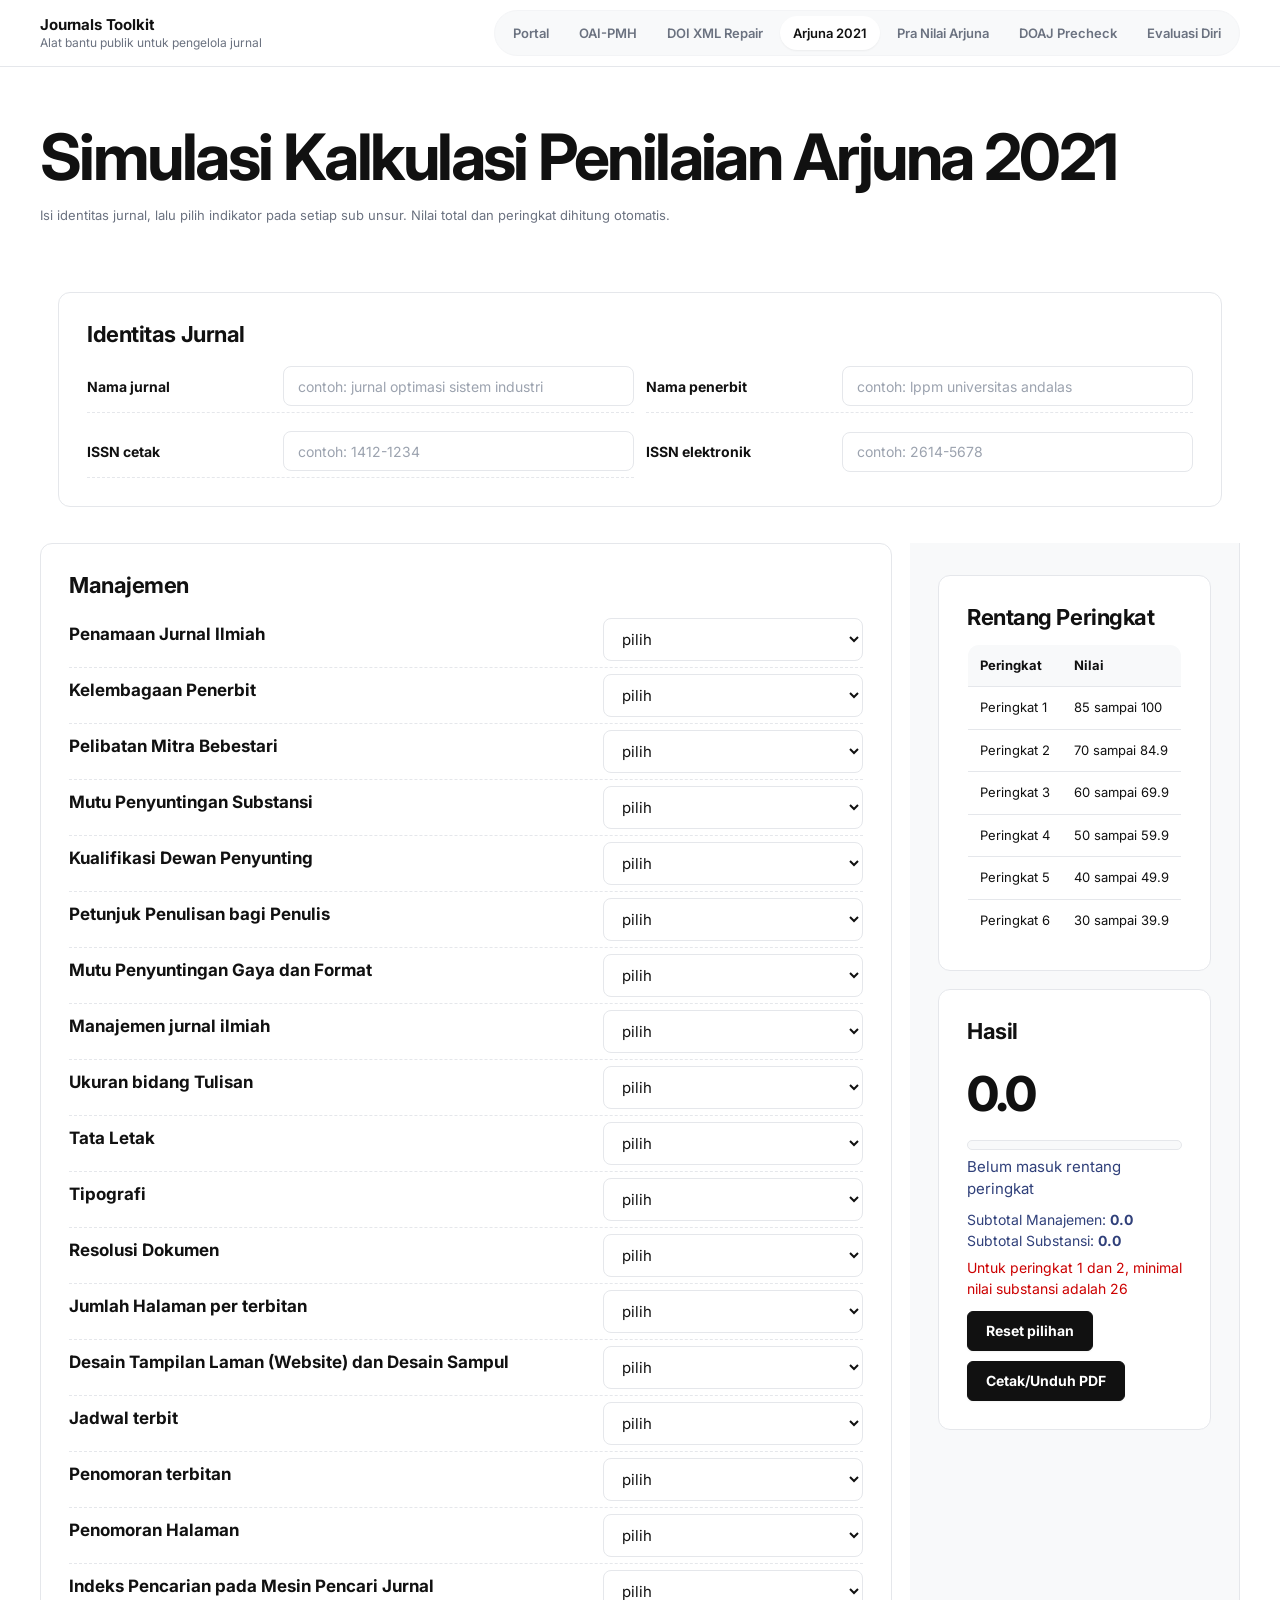
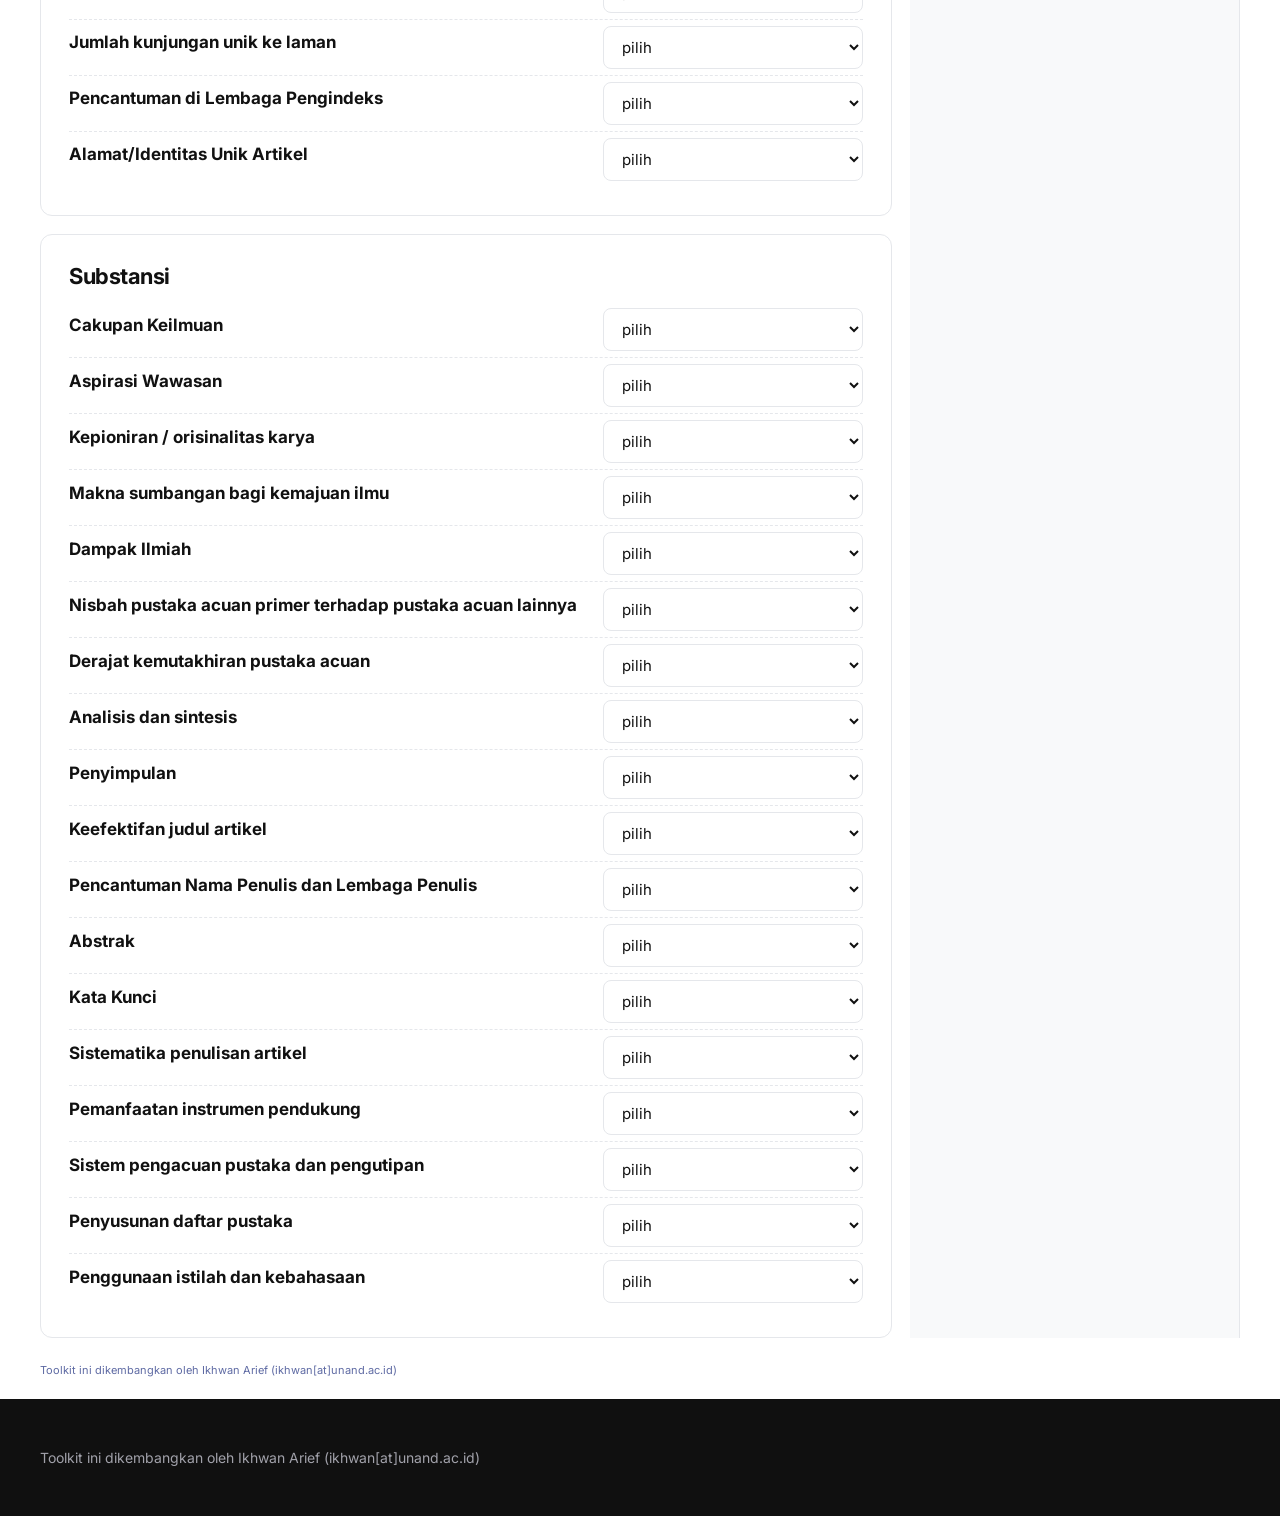
==== commit 8c1043c9: "Add DOI XML Repair to toolkit" ====
--- a/docs/arjuna-2021/index.html
+++ b/docs/arjuna-2021/index.html
@@ -242,8 +242,8 @@
       <span>Alat bantu publik untuk pengelola jurnal</span>
     </div>
     <nav class="toolkit-nav" aria-label="Navigasi aplikasi">
-      <a href="../">Portal</a><a href="../oai-pmh/">OAI-PMH</a><a href="../arjuna-2021/" aria-current="page">Arjuna 2021</a><a href="../pra-nilai-arjuna/">Pra Nilai Arjuna</a><a href="../doaj-precheck/">DOAJ Precheck</a><a href="../evaluasi-diri-jurnal/">Evaluasi Diri</a>
-    </nav>
+          <a href="../">Portal</a><a href="../oai-pmh/">OAI-PMH</a><a href="../doi-xml-repair/">DOI XML Repair</a><a href="../arjuna-2021/" aria-current="page">Arjuna 2021</a><a href="../pra-nilai-arjuna/">Pra Nilai Arjuna</a><a href="../doaj-precheck/">DOAJ Precheck</a><a href="../evaluasi-diri-jurnal/">Evaluasi Diri</a>
+        </nav>
   </div>
 </div>
 
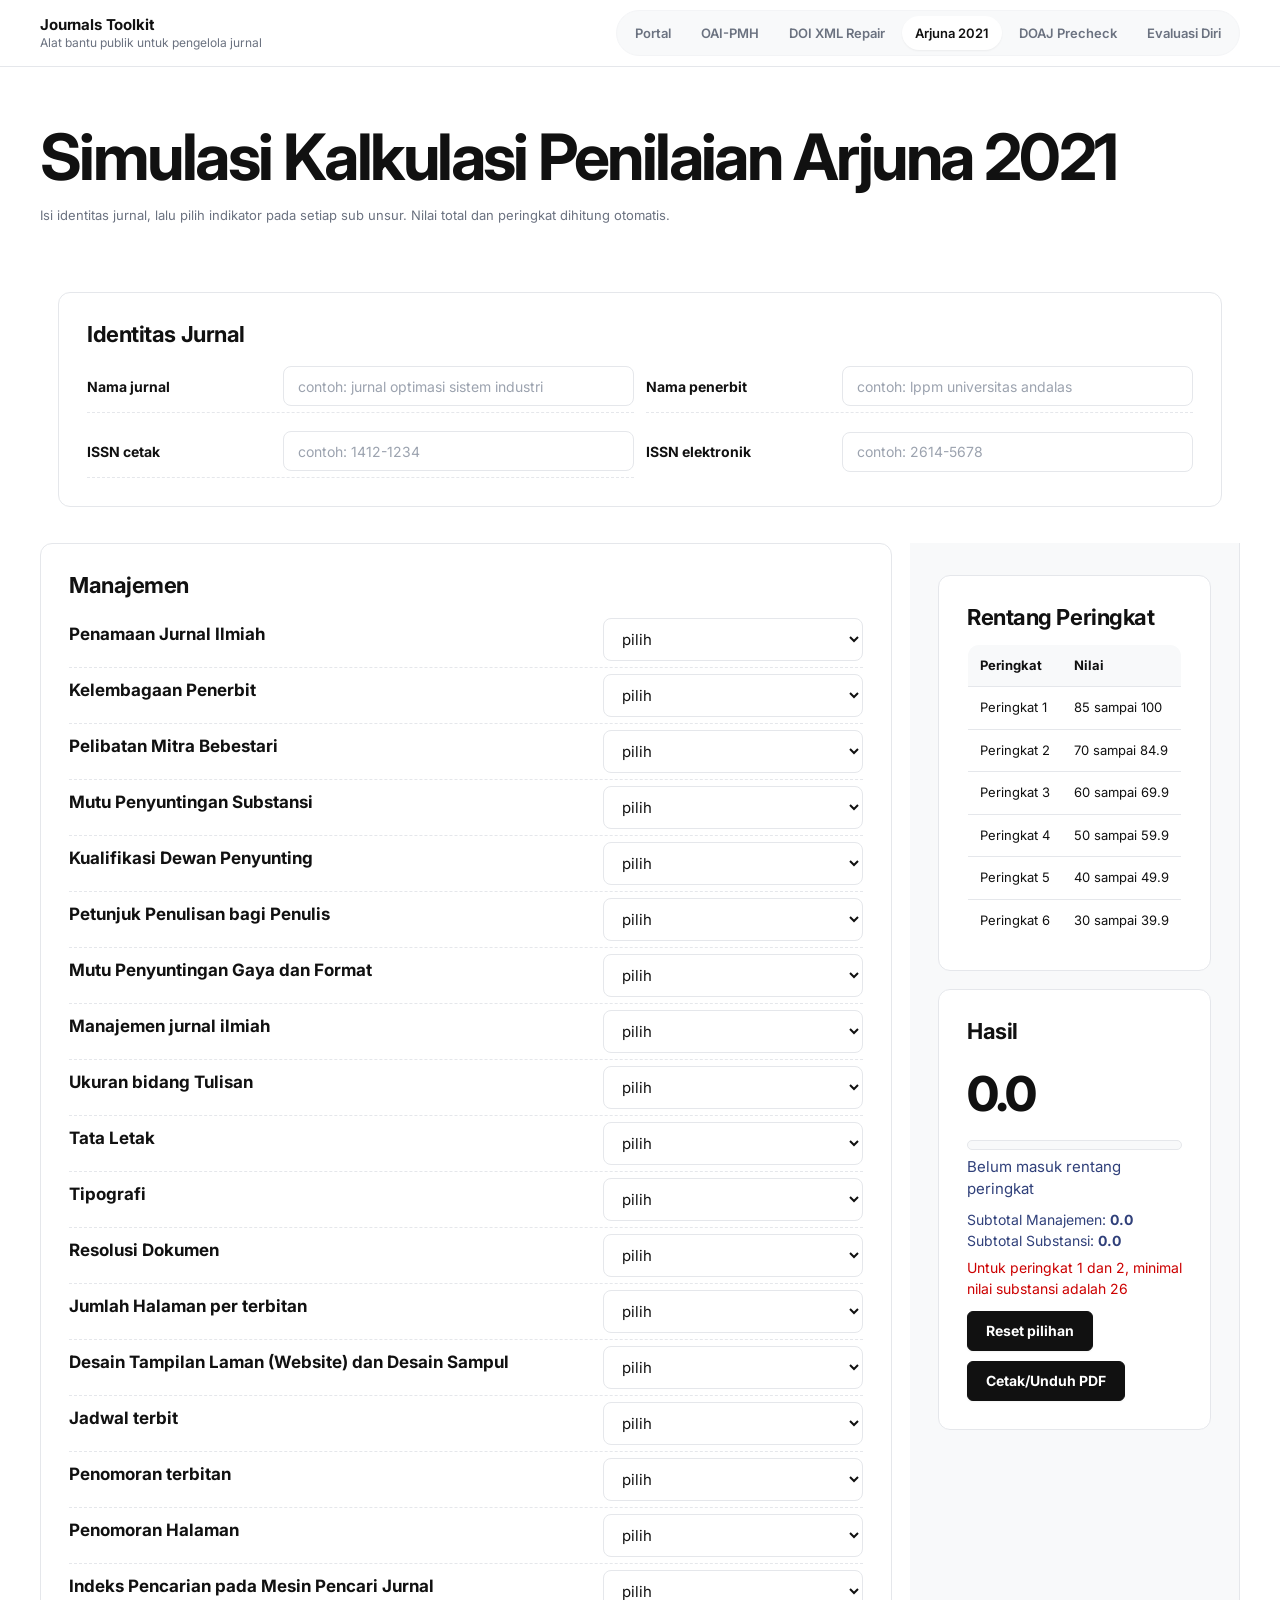
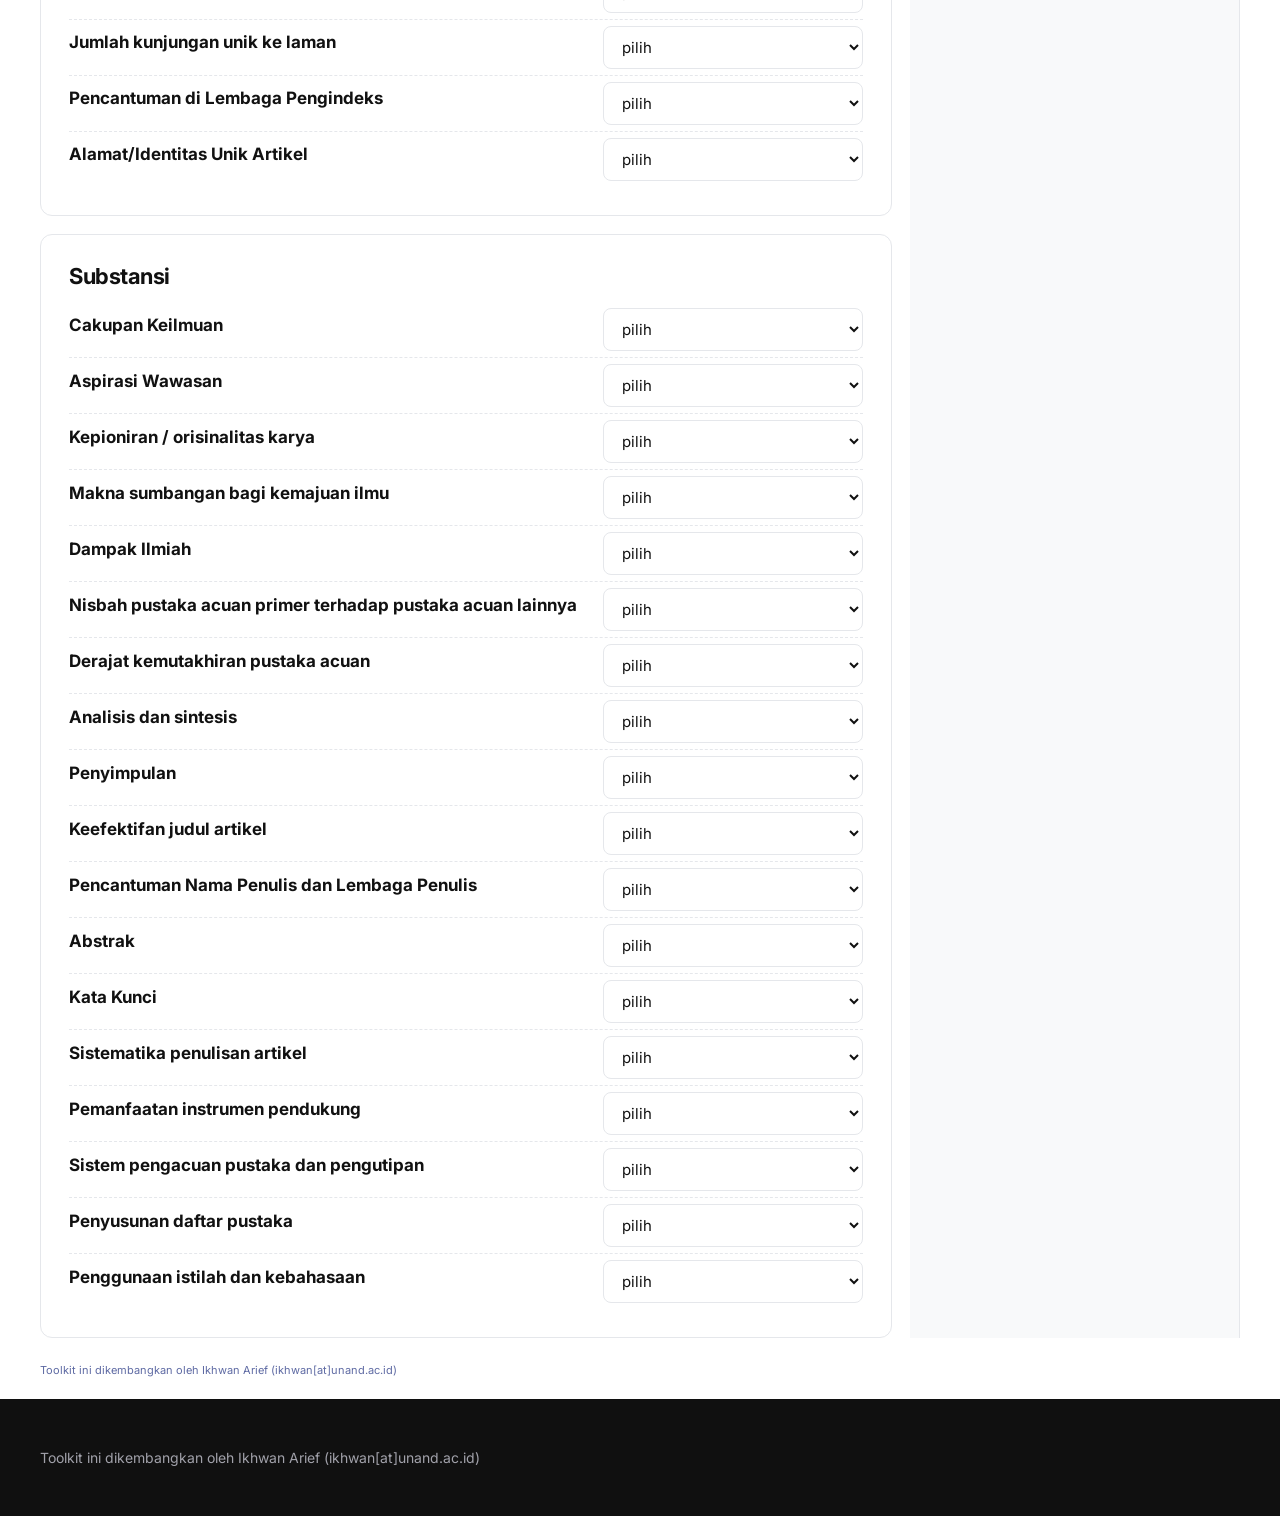
==== commit 1e417819: "Hide Pra Nilai Arjuna from public navigation" ====
--- a/docs/arjuna-2021/index.html
+++ b/docs/arjuna-2021/index.html
@@ -242,7 +242,7 @@
       <span>Alat bantu publik untuk pengelola jurnal</span>
     </div>
     <nav class="toolkit-nav" aria-label="Navigasi aplikasi">
-          <a href="../">Portal</a><a href="../oai-pmh/">OAI-PMH</a><a href="../doi-xml-repair/">DOI XML Repair</a><a href="../arjuna-2021/" aria-current="page">Arjuna 2021</a><a href="../pra-nilai-arjuna/">Pra Nilai Arjuna</a><a href="../doaj-precheck/">DOAJ Precheck</a><a href="../evaluasi-diri-jurnal/">Evaluasi Diri</a>
+          <a href="../">Portal</a><a href="../oai-pmh/">OAI-PMH</a><a href="../doi-xml-repair/">DOI XML Repair</a><a href="../arjuna-2021/" aria-current="page">Arjuna 2021</a><a href="../doaj-precheck/">DOAJ Precheck</a><a href="../evaluasi-diri-jurnal/">Evaluasi Diri</a>
         </nav>
   </div>
 </div>
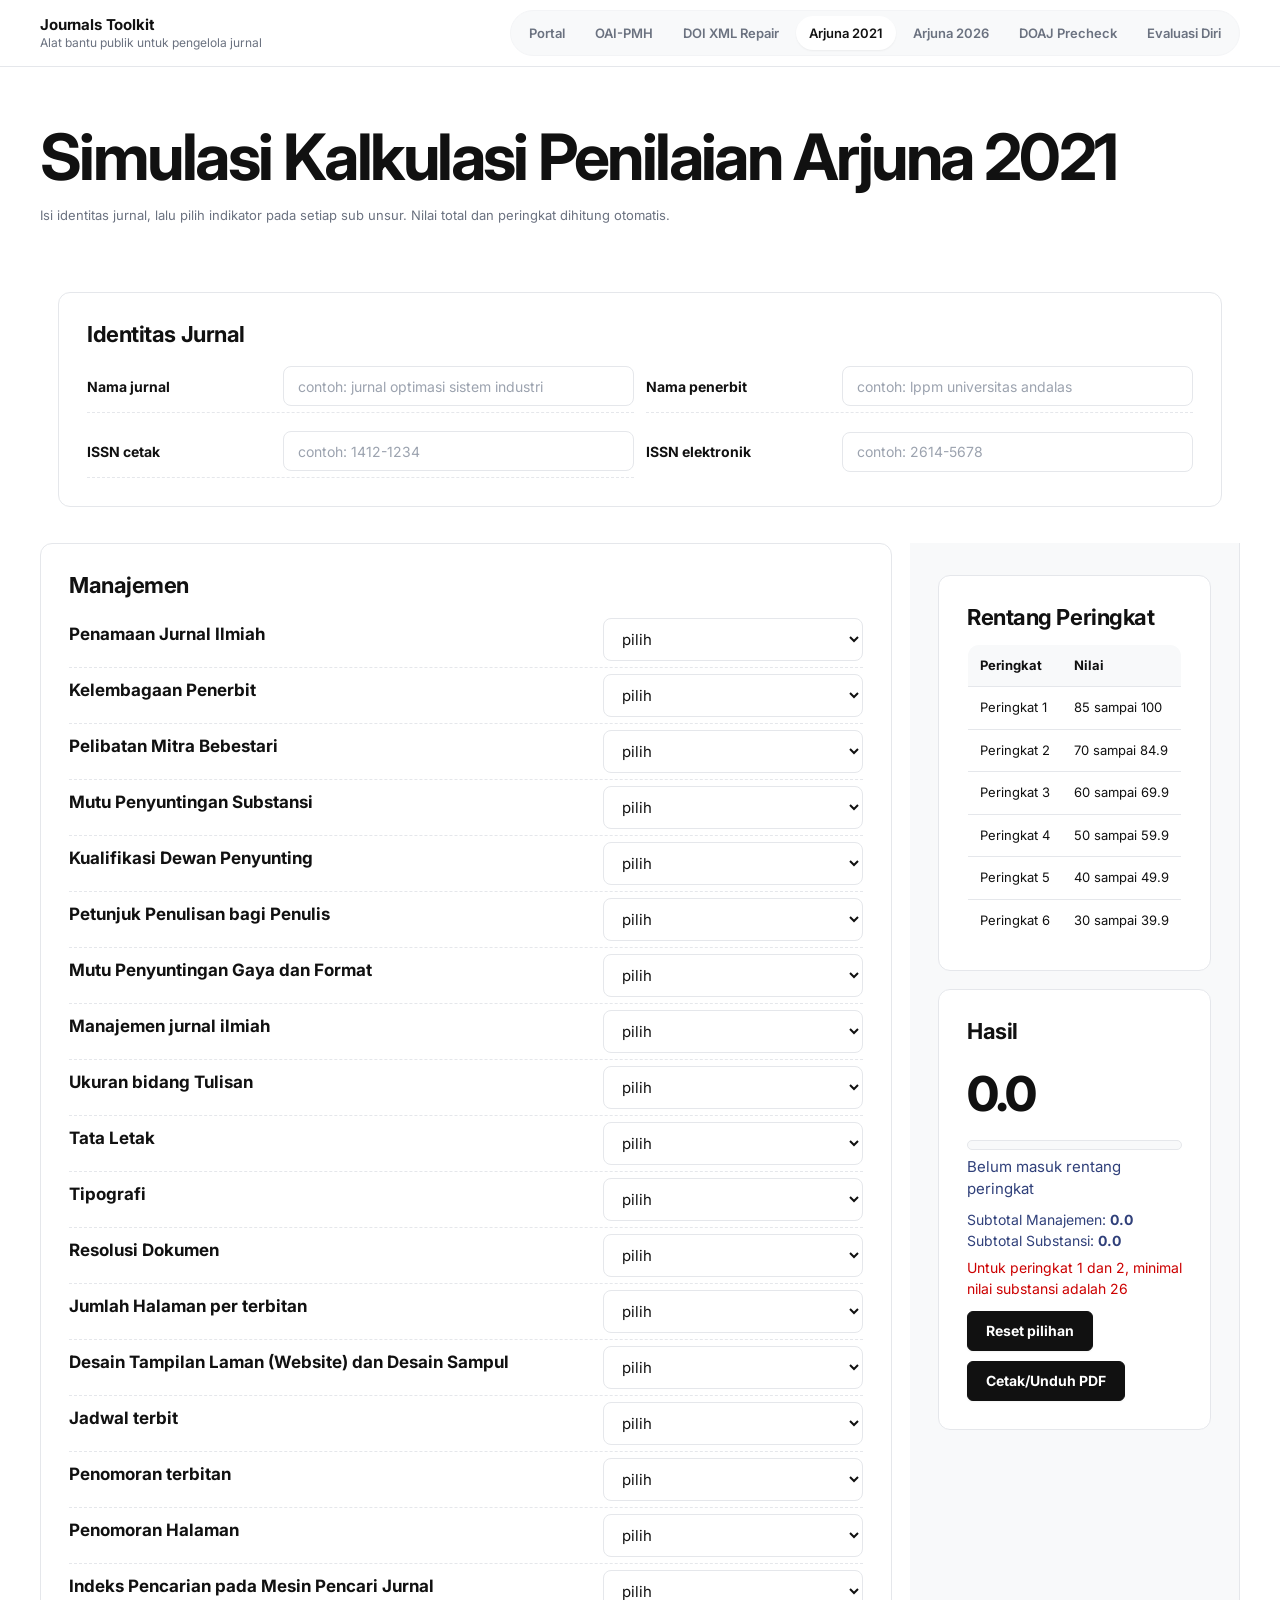
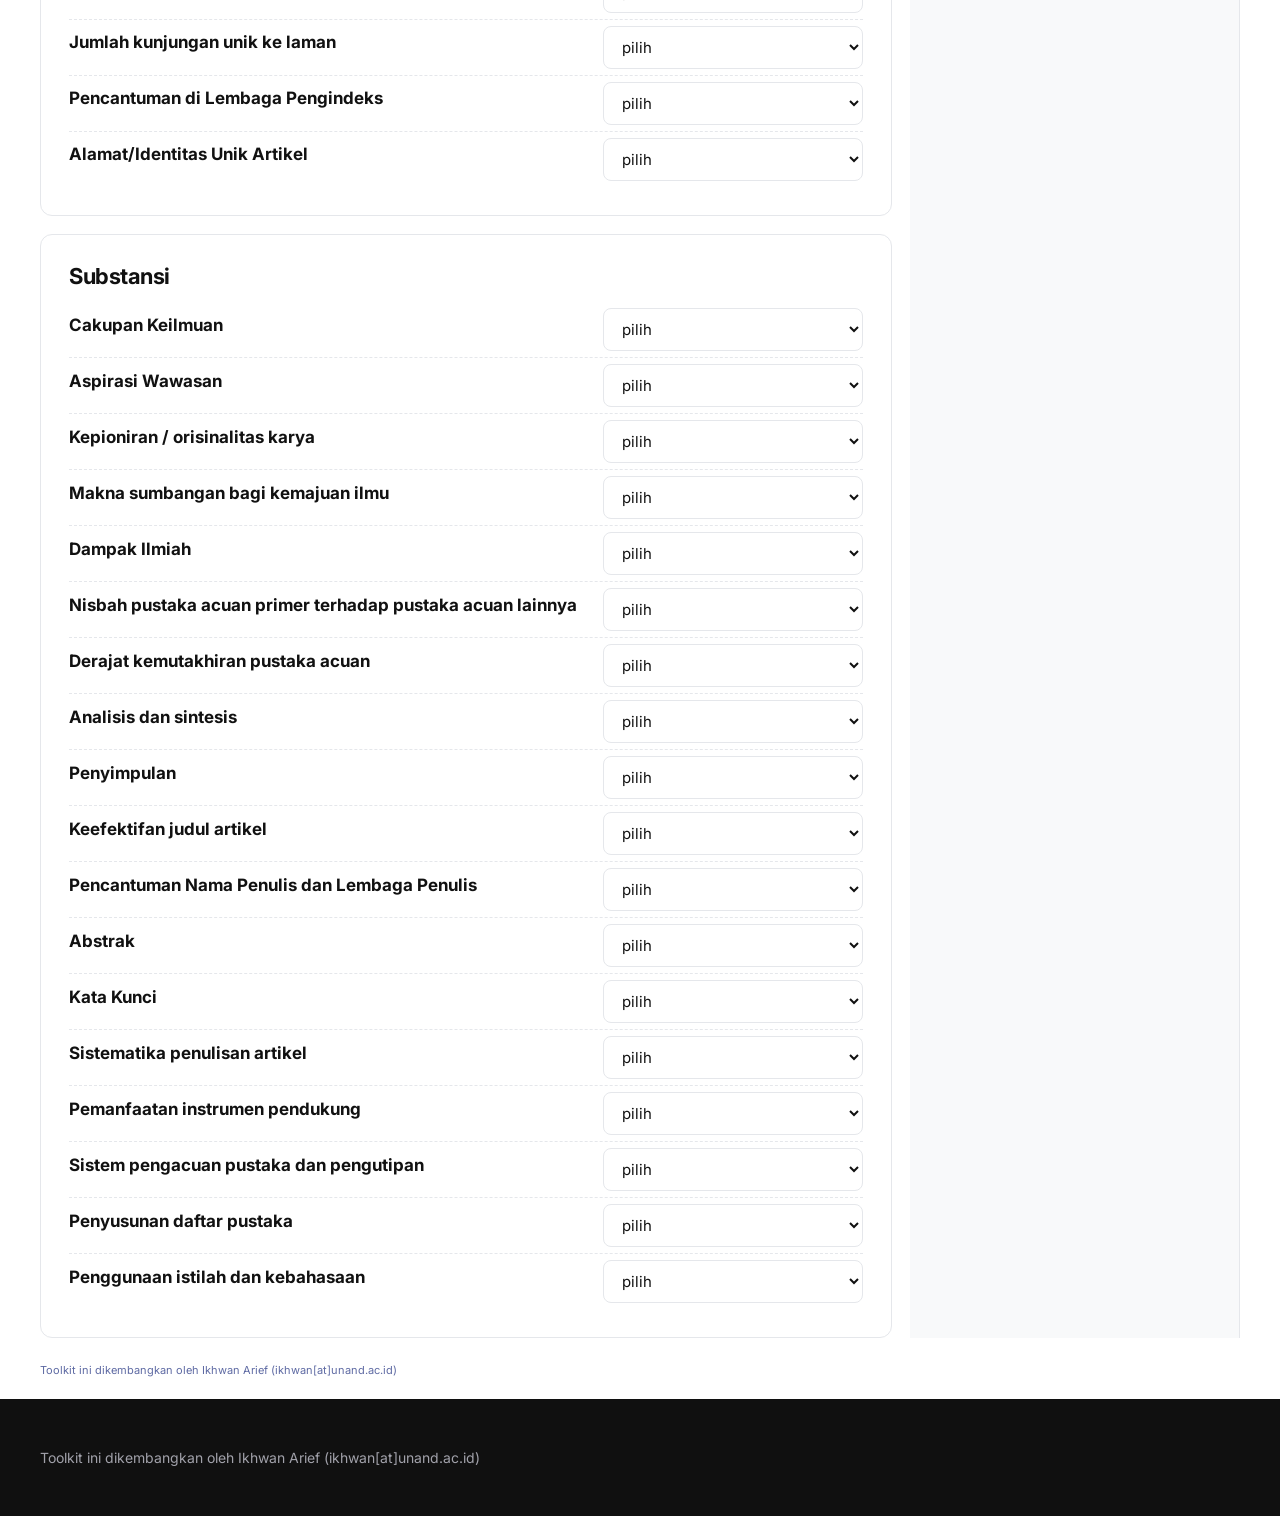
==== commit c489895e: "Standardize toolkit navigation menus" ====
--- a/docs/arjuna-2021/index.html
+++ b/docs/arjuna-2021/index.html
@@ -242,7 +242,7 @@
       <span>Alat bantu publik untuk pengelola jurnal</span>
     </div>
     <nav class="toolkit-nav" aria-label="Navigasi aplikasi">
-          <a href="../">Portal</a><a href="../oai-pmh/">OAI-PMH</a><a href="../doi-xml-repair/">DOI XML Repair</a><a href="../arjuna-2021/" aria-current="page">Arjuna 2021</a><a href="../doaj-precheck/">DOAJ Precheck</a><a href="../evaluasi-diri-jurnal/">Evaluasi Diri</a>
+          <a href="../">Portal</a><a href="../oai-pmh/">OAI-PMH</a><a href="../doi-xml-repair/">DOI XML Repair</a><a href="../arjuna-2021/" aria-current="page">Arjuna 2021</a><a href="../arjuna-2026/">Arjuna 2026</a><a href="../doaj-precheck/">DOAJ Precheck</a><a href="../evaluasi-diri-jurnal/">Evaluasi Diri</a>
         </nav>
   </div>
 </div>
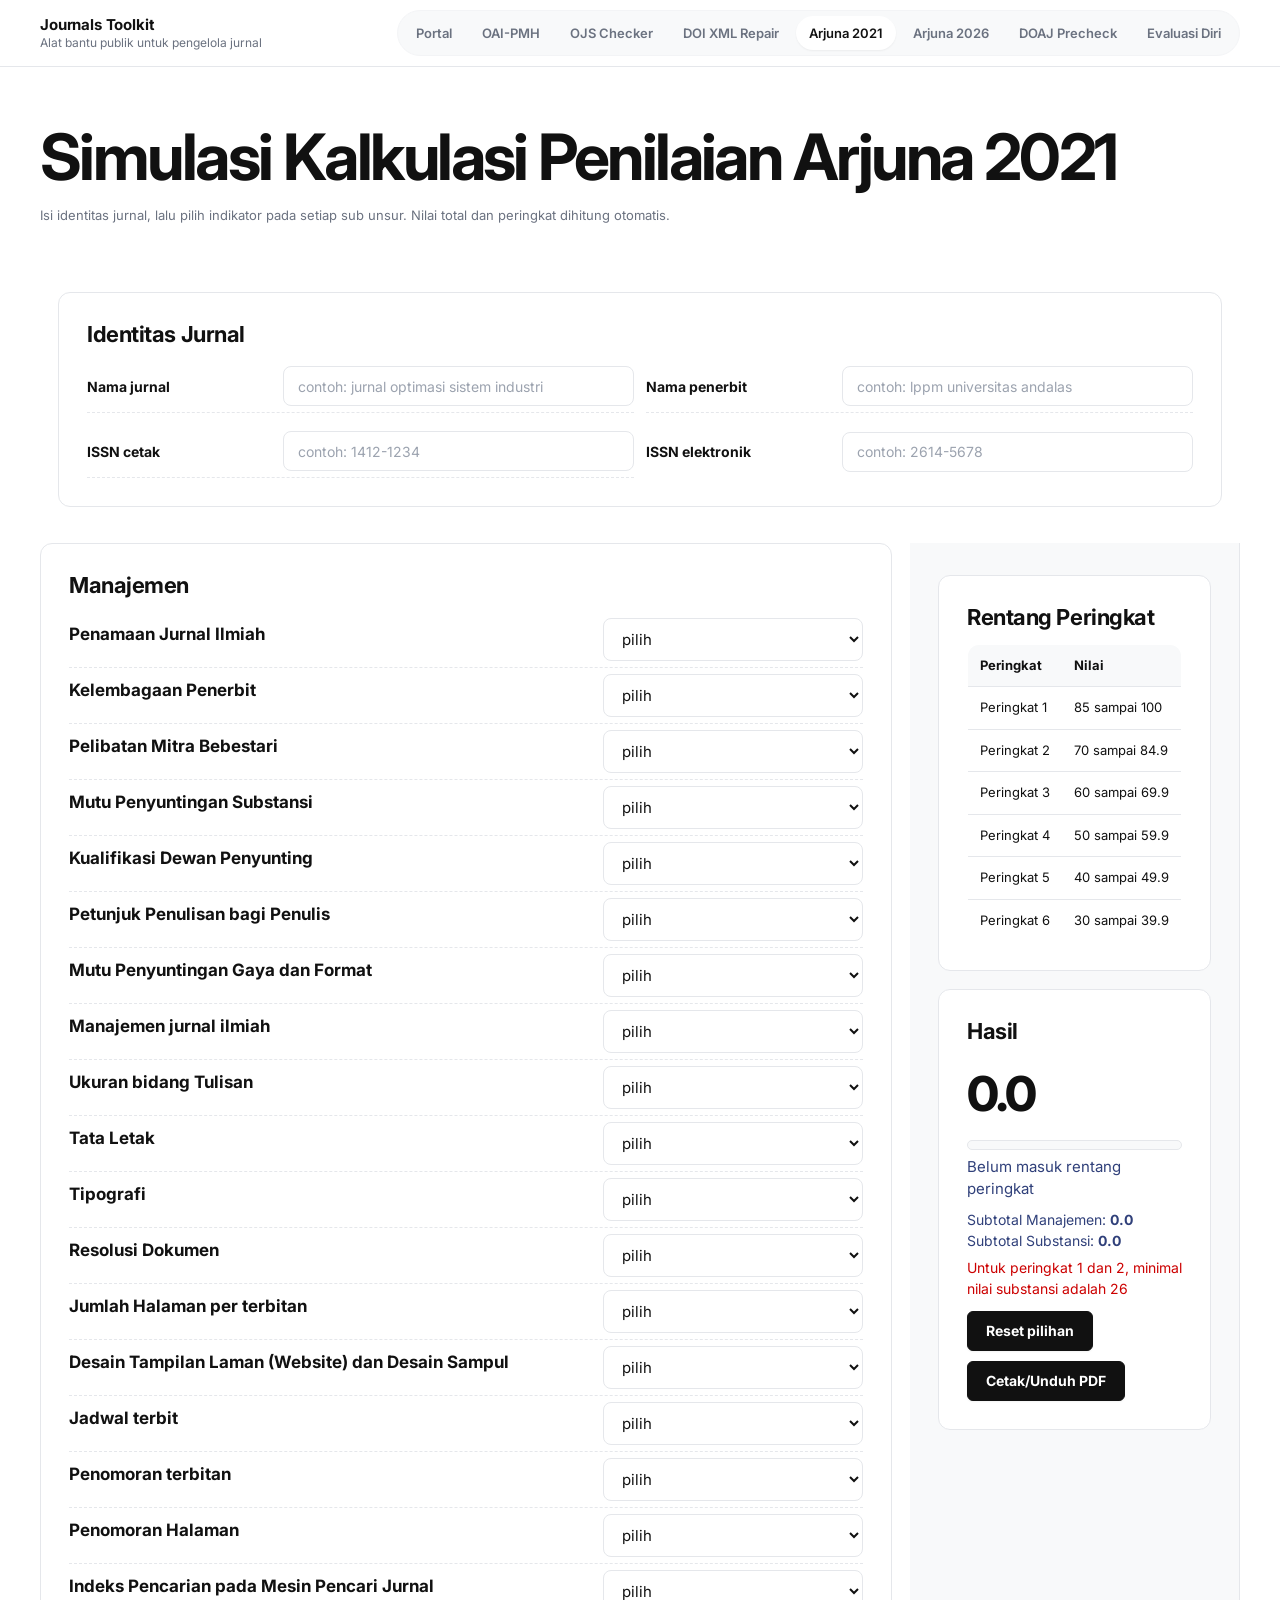
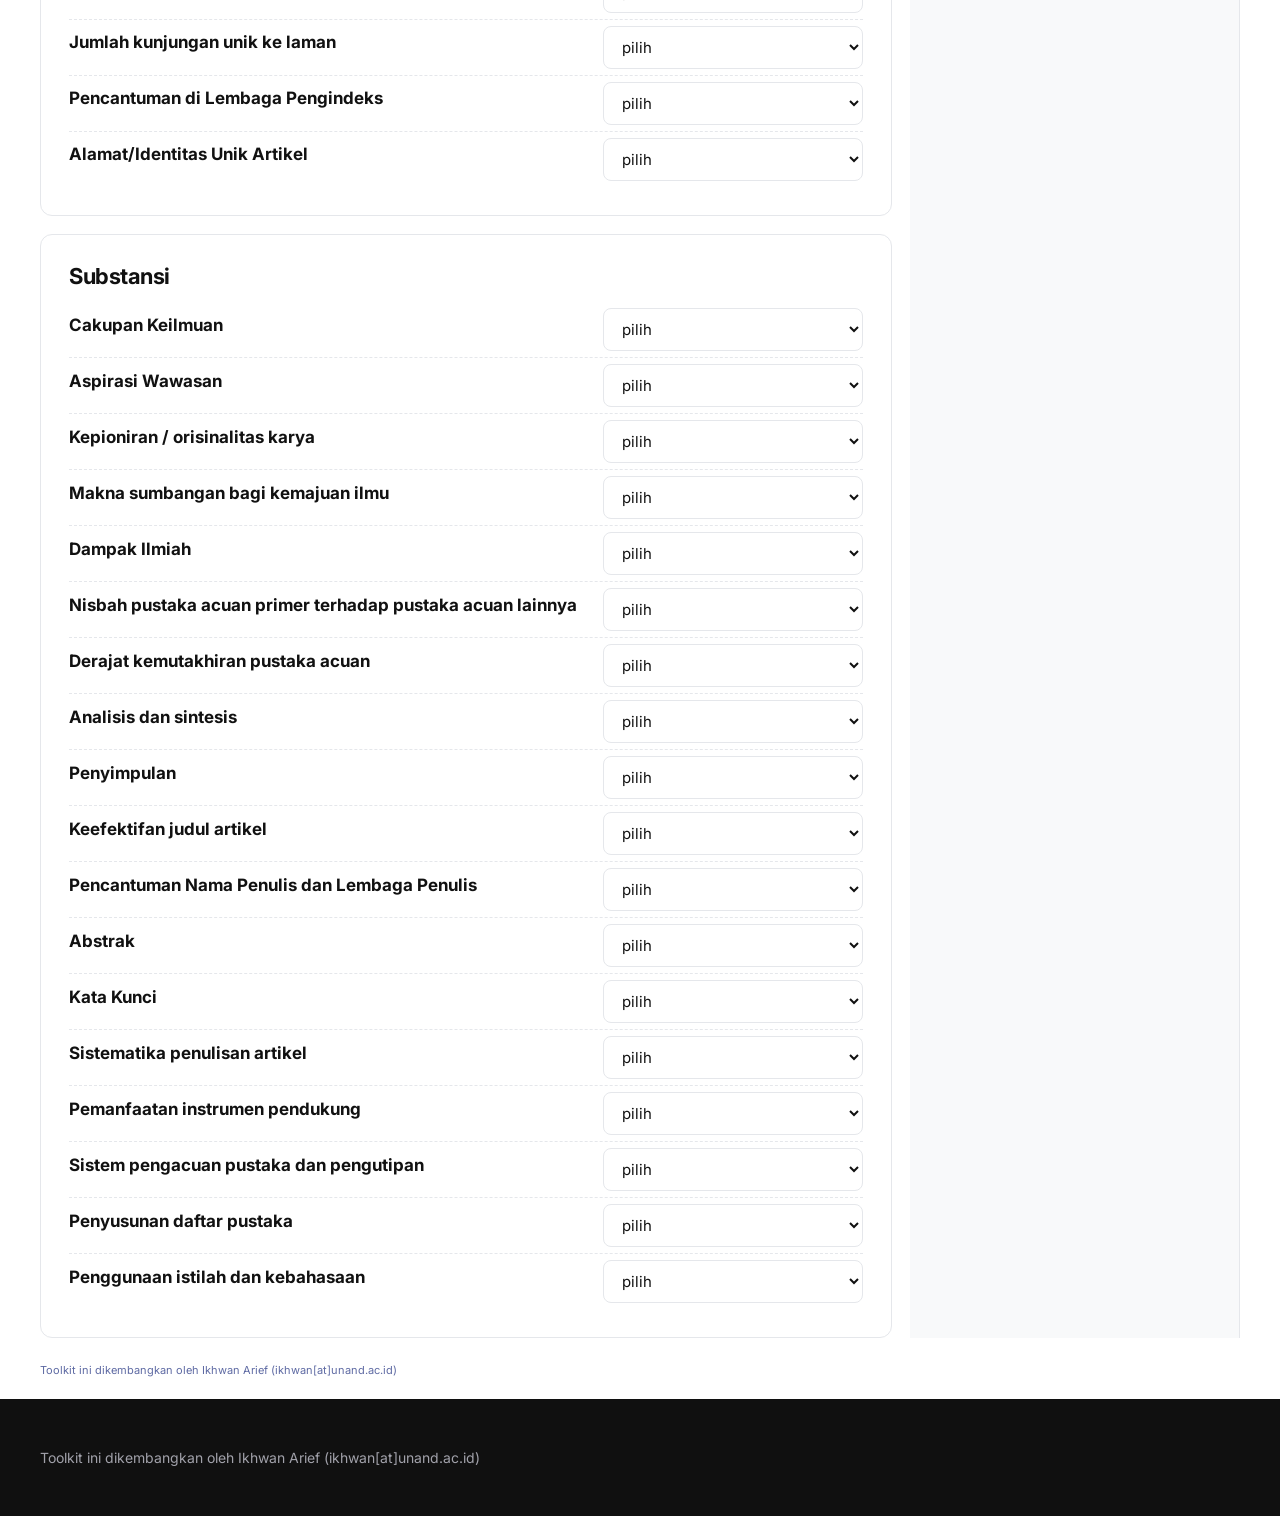
==== commit 4ebf165c: "feat: sinkronisasi tautan OJS Checker pada seluruh menu navigasi modul" ====
--- a/docs/arjuna-2021/index.html
+++ b/docs/arjuna-2021/index.html
@@ -242,7 +242,7 @@
       <span>Alat bantu publik untuk pengelola jurnal</span>
     </div>
     <nav class="toolkit-nav" aria-label="Navigasi aplikasi">
-          <a href="../">Portal</a><a href="../oai-pmh/">OAI-PMH</a><a href="../doi-xml-repair/">DOI XML Repair</a><a href="../arjuna-2021/" aria-current="page">Arjuna 2021</a><a href="../arjuna-2026/">Arjuna 2026</a><a href="../doaj-precheck/">DOAJ Precheck</a><a href="../evaluasi-diri-jurnal/">Evaluasi Diri</a>
+          <a href="../">Portal</a><a href="../oai-pmh/">OAI-PMH</a><a href="../ojs-version-checker/">OJS Checker</a><a href="../doi-xml-repair/">DOI XML Repair</a><a href="../arjuna-2021/" aria-current="page">Arjuna 2021</a><a href="../arjuna-2026/">Arjuna 2026</a><a href="../doaj-precheck/">DOAJ Precheck</a><a href="../evaluasi-diri-jurnal/">Evaluasi Diri</a>
         </nav>
   </div>
 </div>
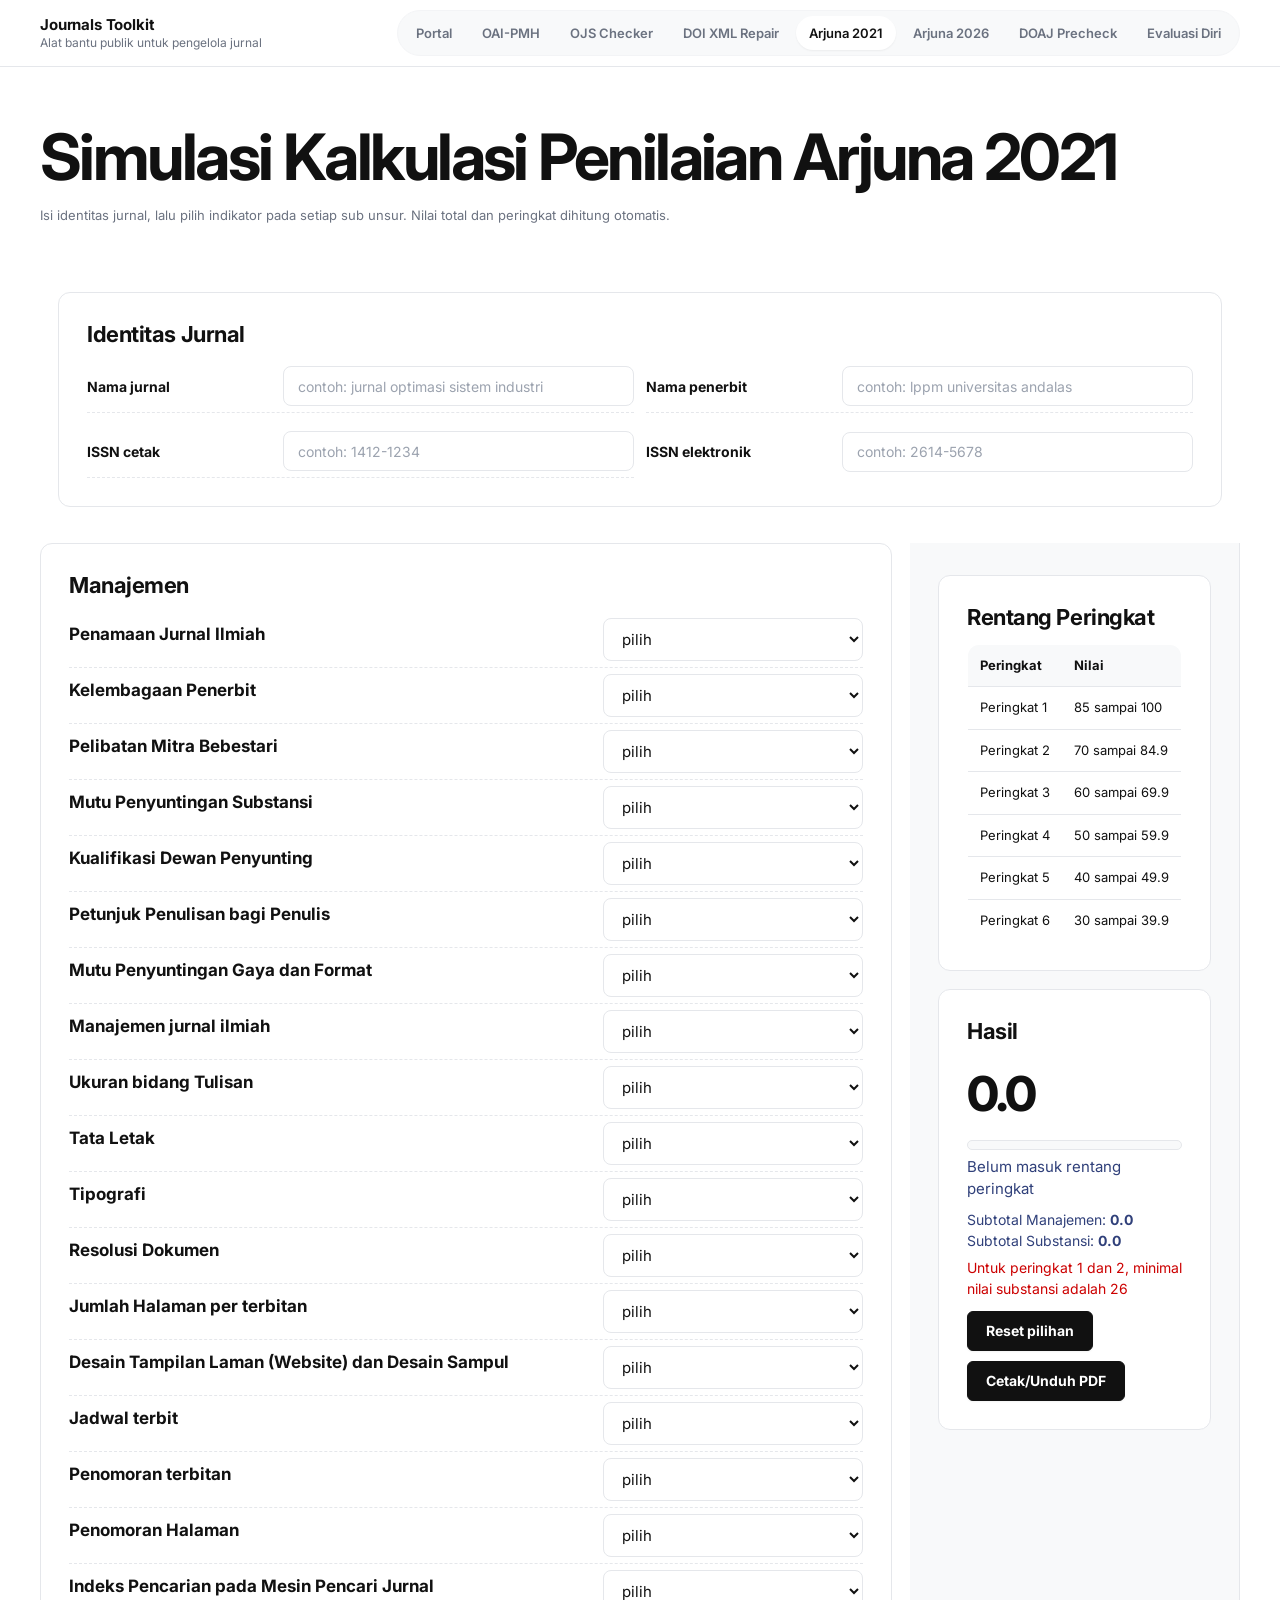
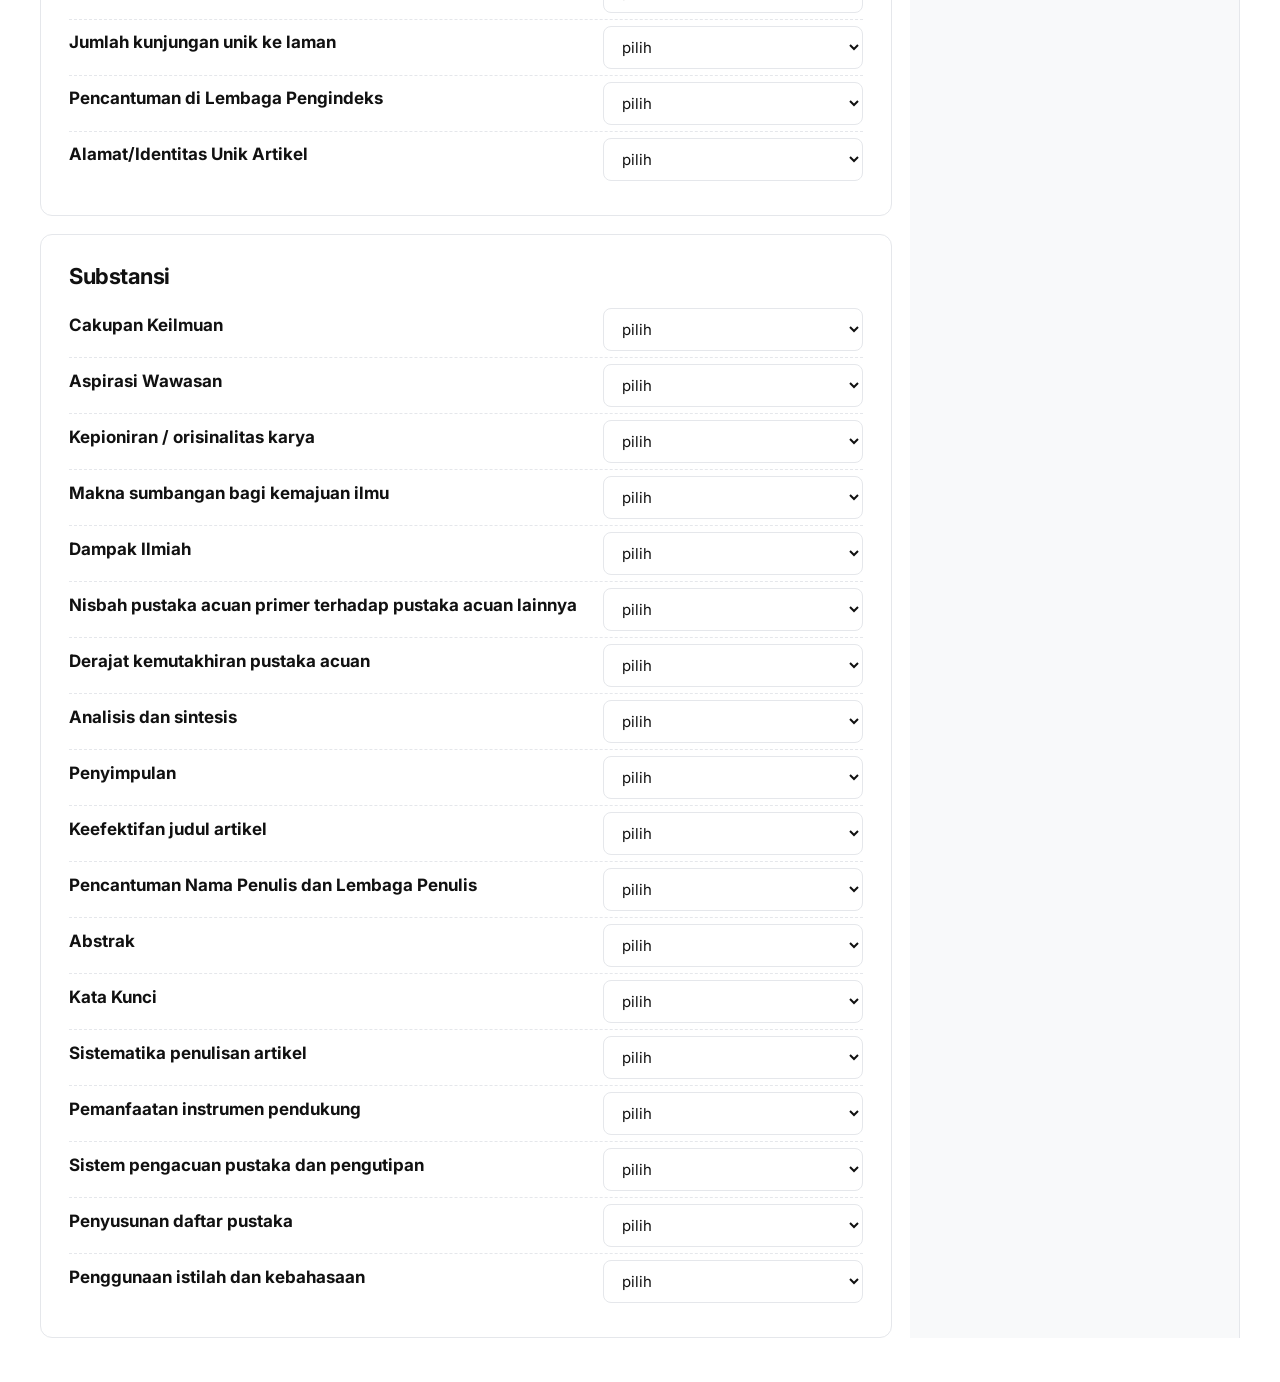
==== commit 39d353e9: "fix: resolve Self-Evaluation layout and script execution, remove public personal data" ====
--- a/docs/arjuna-2021/index.html
+++ b/docs/arjuna-2021/index.html
@@ -353,10 +353,9 @@
   </section>
 
   <!-- Print footer repeated on each page -->
-  <div id="pdf-footer">Toolkit ini dikembangkan oleh Ikhwan Arief (ikhwan[at]unand.ac.id)</div>
 
   <footer class="wrap">
-    Toolkit ini dikembangkan oleh Ikhwan Arief (ikhwan[at]unand.ac.id)
+
   </footer>
 
 <script>
@@ -580,6 +579,5 @@
   document.getElementById('pdf-btn').addEventListener('click', printPDF);
 });
 </script>
-<div class="toolkit-attribution">Toolkit ini dikembangkan oleh Ikhwan Arief (ikhwan[at]unand.ac.id)</div>
 </body>
 </html>
